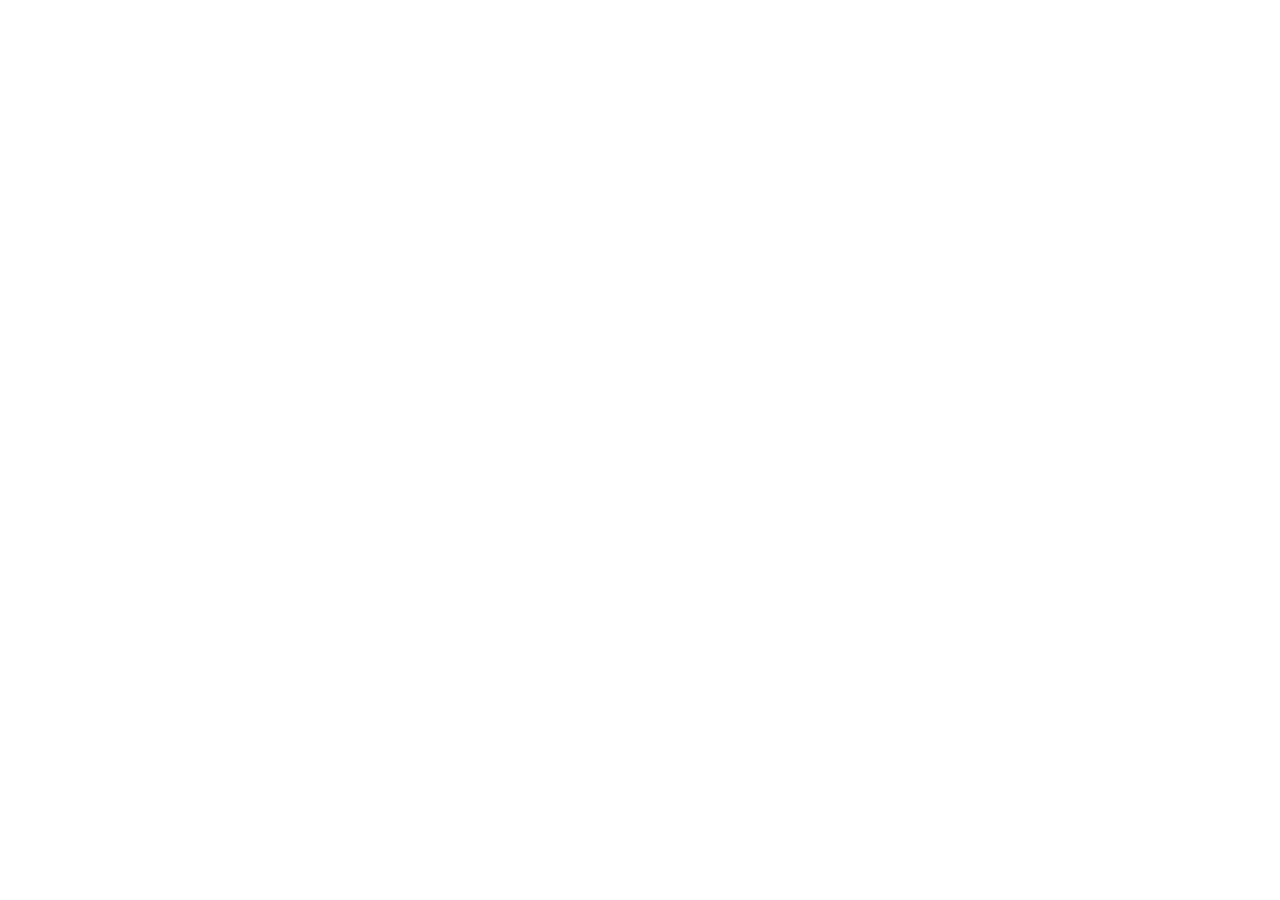
==== index.html @ e1b74453 "first real change tonight I add fonts, Icons and favicon. and I organized files too." ====
<!DOCTYPE html>
<html lang="en">

<head>
    <meta charset="UTF-8">
    <meta name="viewport" content="width=device-width, initial-scale=1.0">
    <title>Arshia Jadidi</title>
    <!-- ====== css file ====== -->
    <link rel="stylesheet" href="./style.css">
    <!-- ===== bootstrap Icons ====== -->
    <link rel="stylesheet" href="./css/Bootstrap-Icons.css">
    <!-- ====== Favicon ===== -->
    <link rel="apple-touch-icon" sizes="180x180" href="./favicon/apple-touch-icon.png">
    <link rel="icon" type="image/png" sizes="32x32" href="./favicon/favicon-32x32.png">
    <link rel="icon" type="image/png" sizes="16x16" href="./favicon/favicon-16x16.png">
    <link rel="manifest" href="./favicon/site.webmanifest">
</head>

<body>
    <!-- ===== JavaScript ===== -->
    <script src="./app.js"></script>

</body>

</html>
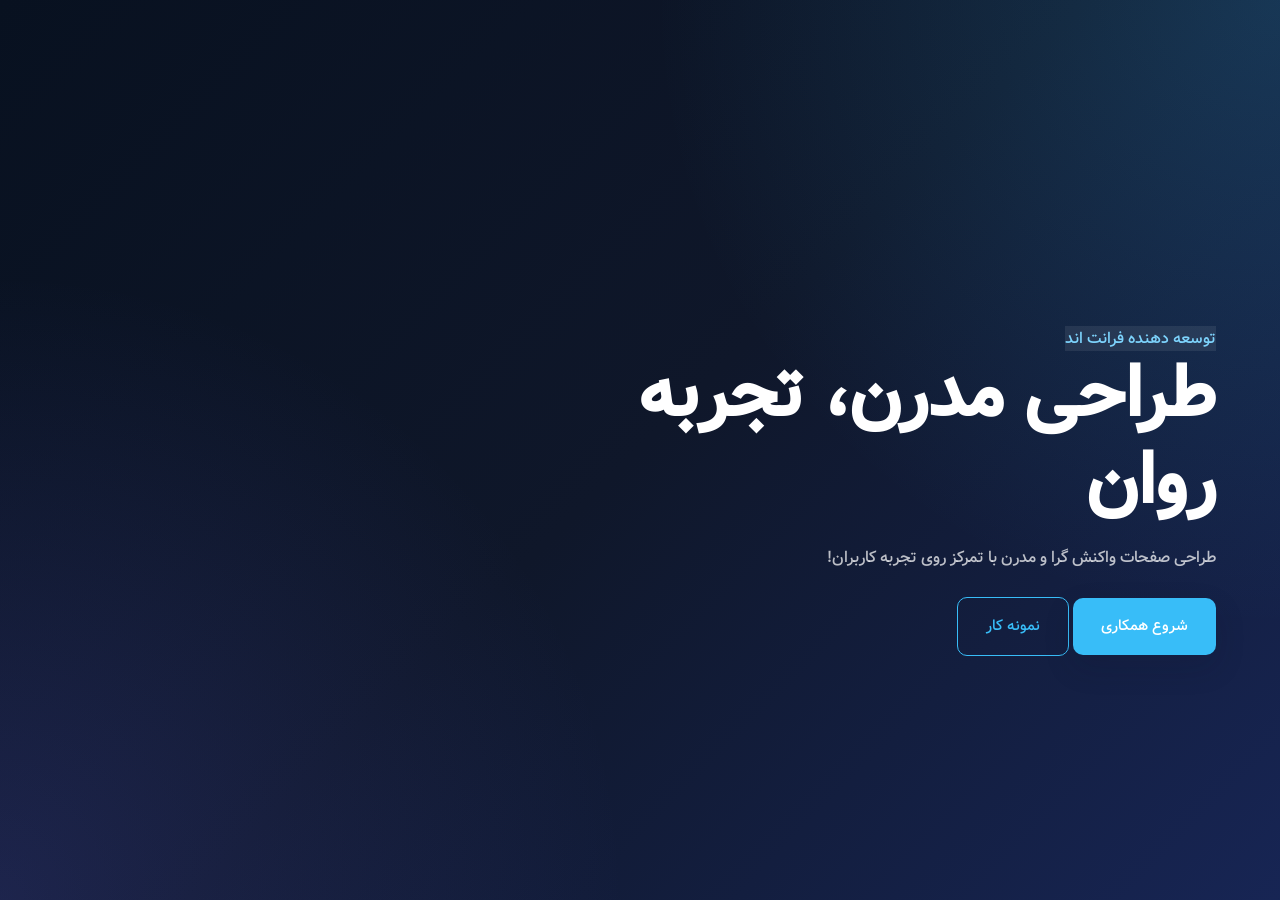
==== commit 03472392: "hero I have created the hero part in html and css." ====
--- a/index.html
+++ b/index.html
@@ -1,12 +1,12 @@
 <!DOCTYPE html>
-<html lang="en">
+<html lang="fa" dir="rtl">
 
 <head>
     <meta charset="UTF-8">
     <meta name="viewport" content="width=device-width, initial-scale=1.0">
     <title>Arshia Jadidi</title>
     <!-- ====== css file ====== -->
-    <link rel="stylesheet" href="./style.css">
+    <link rel="stylesheet" href="./css/style.css">
     <!-- ===== bootstrap Icons ====== -->
     <link rel="stylesheet" href="./css/Bootstrap-Icons.css">
     <!-- ====== Favicon ===== -->
@@ -20,6 +20,27 @@
     <!-- ===== JavaScript ===== -->
     <script src="./app.js"></script>
 
+    <!-- =============
+     Hero
+     ============= -->
+
+    <header class="hero">
+        <section class="section-center hero-center">
+            <div class="hero-info">
+
+                <span class="hero-subtitle">توسعه دهنده فرانت اند</span>
+
+                <h1>طراحی مدرن، تجربه روان</h1>
+
+                <p>طراحی صفحات واکنش گرا و مدرن با تمرکز روی تجربه کاربران!</p>
+
+                <div class="hero-btns">
+                    <a href="#" class="btn btn-main">شروع همکاری</a>
+                    <a href="#" class="btn btn-outline">نمونه کار</a>
+                </div>
+            </div>
+        </section>
+    </header>
 </body>
 
 </html>
--- a/css/style.css
+++ b/css/style.css
@@ -0,0 +1,201 @@
+/* font */
+* {
+  padding: 0px;
+  margin: 0px;
+  box-sizing: border-box;
+}
+
+@font-face {
+  font-family: "vazir";
+  src:
+    url("../fonts/font/Farsi-Digits-Without-Latin/Vazir-Medium-FD-WOL.eot")
+      format(eot),
+    url("../fonts/font/Farsi-Digits-Without-Latin/Vazir-Medium-FD-WOL.woff")
+      format(woff),
+    url("../fonts/font/Farsi-Digits-Without-Latin/Vazir-Medium-FD-WOL.woff2")
+      format(woff2);
+}
+
+/*====================
+  ROOT
+  ====================*/
+
+:root {
+  /* primary */
+
+  --clr-primary-1: #0f172a;
+  --clr-primary-2: #1e293b;
+  --clr-primary-3: #334155;
+  --clr-primary-4: #475569;
+  --clr-primary-5: #64748b;
+  --clr-primary-6: #e2e8f0;
+
+  /* accent */
+
+  --clr-accent: #38bdf8;
+  --clr-accent-light: #7dd3fc;
+  --clr-accent-dark: #0ea5e9;
+
+  /* text */
+  --clr-grey-1: #0f172a;
+  --clr-grey-2: #475569;
+  --clr-grey-3: #cbd5e1;
+
+  --clr-white: #ffffff;
+
+  /* layout */
+
+  --ff-primary: "vazir", sans-serif;
+
+  --radius: 18px;
+
+  --radius-sm: 10px;
+
+  --transition: 0.35s ease;
+
+  --light-shadow: 0 12px 30px rgba(15, 23, 42, 0.144);
+
+  --dark-shadow: 0 18px 45px rgba(0, 0, 0, 0.15);
+
+  --max-width: 1180px;
+}
+/* =============
+Global
+================ */
+body {
+  font-family: var(--ff-primary);
+  color: var(--clr-grey-1);
+  line-height: 1.9;
+  font-size: 0.95rem;
+}
+
+ul {
+  list-style: none;
+}
+
+a {
+  text-decoration: none;
+}
+
+h1,
+h2,
+h3,
+h4 {
+  line-height: 1.2;
+  margin-bottom: 1rem;
+  font-weight: 700;
+}
+
+h1 {
+  font-size: 3.5rem;
+}
+
+h2 {
+  font-size: 2.4rem;
+}
+
+h3 {
+  font-size: 1.5rem;
+}
+
+h4 {
+  font-size: 1rem;
+}
+
+p {
+  color: var(--clr-grey-2);
+  margin-bottom: 1.5rem;
+}
+
+@media screen and (min-width: 768px) {
+  body {
+    font-size: 1rem;
+  }
+  h1 {
+    font-size: 4.5rem;
+  }
+}
+
+/* center */
+
+.section-center {
+  width: 90vw;
+  max-width: var(--max-width);
+  margin: auto;
+}
+
+/* ========
+button
+========n */
+.btn {
+  display: inline-block;
+  padding: 14px 28px;
+  border: none;
+  border-radius: var(--radius-sm);
+  font-size: 0.95rem;
+  cursor: pointer;
+  transition: var(--transition);
+}
+
+.btn:hover {
+  transform: translateY(-3px);
+}
+
+.btn-main {
+  background-color: var(--clr-accent);
+  color: var(--clr-white);
+  box-shadow: var(--light-shadow);
+}
+
+.btn-main:hover {
+  background-color: var(--clr-accent-dark);
+}
+
+.btn-outline {
+  border: 1.5px solid var(--clr-accent);
+  background: transparent;
+  color: var(--clr-accent);
+}
+
+.btn-outline:hover {
+  background-color: rgba(56, 189, 248, 0.08);
+}
+
+/* ==========
+Hero
+=========== */
+
+.hero {
+  min-height: 100vh;
+  display: flex;
+  padding-top: 5rem;
+
+  background:
+    radial-gradient(
+      circle at top right,
+      rgba(56, 189, 248, 0.18),
+      transparent 40%
+    ),
+    radial-gradient(
+      circle at bottom left,
+      rgba(99, 102, 241, 0.18),
+      transparent 40%
+    ),
+    linear-gradient(135deg, #081120, #0f172a, #172554);
+}
+
+.hero-info {
+  max-width: 620px;
+}
+
+.hero h1 {
+  color: white;
+}
+.hero p {
+  color: rgba(255, 255, 255, 0.72);
+}
+
+.hero-subtitle {
+  background-color: rgba(255, 255, 255, 0.08);
+  color: var(--clr-accent-light);
+}
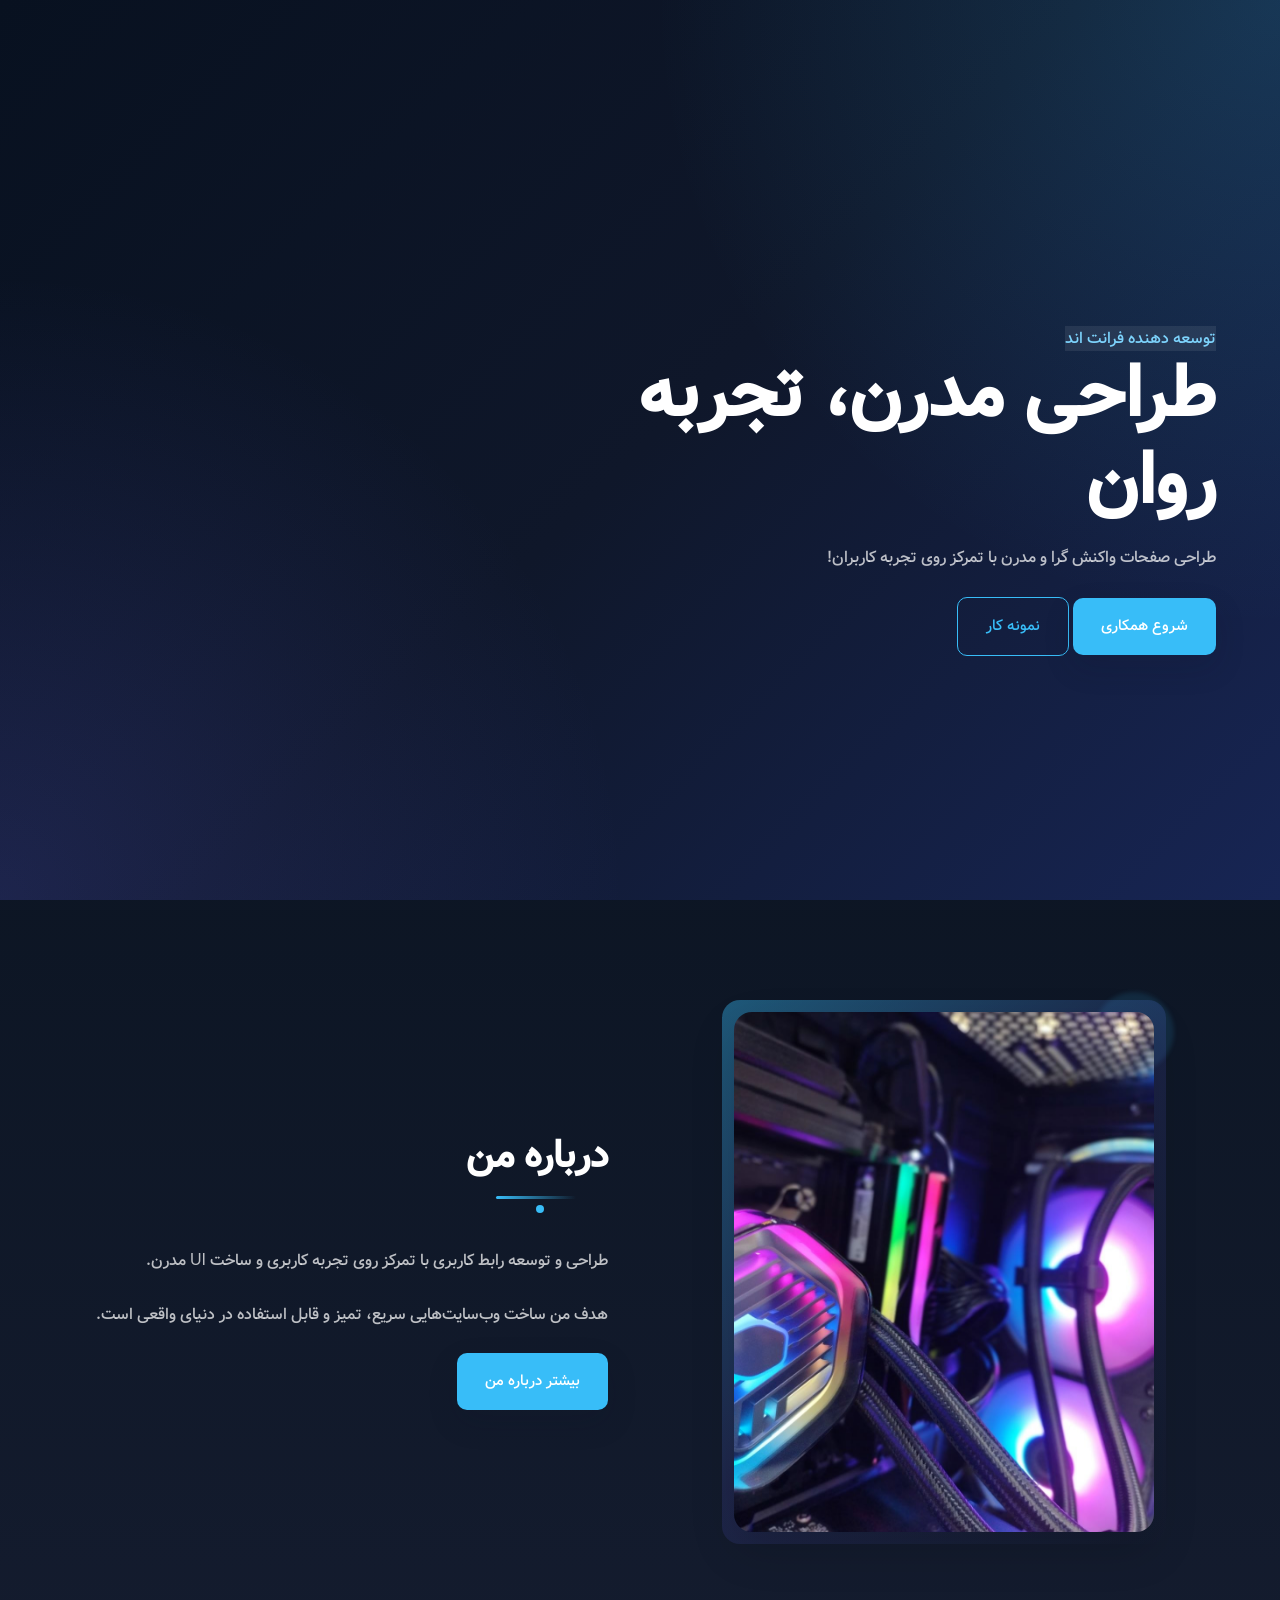
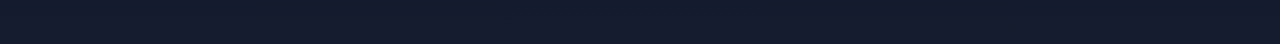
==== commit 2dd116ca: "about part today I made about part with a photo and some texts, I learned how to use positoins(absol" ====
--- a/index.html
+++ b/index.html
@@ -41,6 +41,31 @@
             </div>
         </section>
     </header>
+
+    <!-- =============
+     about
+     ============= -->
+
+     <section class="section about">
+        <div class="section-center about-center">
+            <article class="about-img">
+                <div class="img-wramper">
+                    <img src="./images/about-img.png" alt=""  class="about-photo">
+                    <div class="img-border"></div>
+                </div>
+            </article>
+            <article class="about-info">
+                <div class="about-title">
+                    <h2>درباره من</h2>
+                    <div class="title-line"></div>
+                    <div class="title-dot"></div>
+                </div>
+                <p>طراحی و توسعه رابط کاربری با تمرکز روی تجربه کاربری و ساخت UI مدرن.</p>
+                <p>هدف من ساخت وب‌سایت‌هایی سریع، تمیز و قابل استفاده در دنیای واقعی است.</p>
+                <a href="#" class="btn btn-main">بیشتر درباره من</a>
+            </article>
+        </div>
+     </section>
 </body>
 
 </html>
--- a/css/style.css
+++ b/css/style.css
@@ -116,6 +116,21 @@
   }
 }
 
+@media screen and (max-width: 500px) {
+  h1 {
+    font-size: 2.7rem;
+  }
+}
+
+img {
+  width: 100%;
+  display: block;
+  object-fit: cover;
+}
+
+.section {
+  padding: 7rem 0px 7rem 0px;
+}
 /* center */
 
 .section-center {
@@ -199,3 +214,103 @@
   background-color: rgba(255, 255, 255, 0.08);
   color: var(--clr-accent-light);
 }
+
+/* ==========
+About
+=========== */
+
+.about {
+  background: linear-gradient(
+    180deg,
+    rgba(8, 17, 32, 0.98),
+    rgba(15, 23, 42, 0.98)
+  );
+}
+
+.about h2 {
+  color: var(--clr-white);
+}
+.about-center {
+  display: grid;
+  gap: 4rem;
+}
+
+/* image */
+
+.img-wramper {
+  position: relative;
+  max-width: 420px;
+  margin: auto;
+}
+
+.about-photo {
+  height: 520px;
+  border-radius: var(--radius);
+  box-shadow: var(--dark-shadow);
+  position: relative;
+  z-index: 2;
+}
+
+.img-border {
+  position: absolute;
+  inset: -12px;
+  border-radius: var(--radius); 
+  background: linear-gradient(
+        135deg,
+        rgba(56, 189, 248, 0.4),
+        rgba(99, 102, 241, 0.15),
+        transparent
+    );
+  z-index: 1;
+}
+
+.img-wramper::after{
+  content: "";
+  position: absolute;
+  width: 80px;
+  height: 80px;
+  border-radius: 50%;
+  background-color:  rgba(56, 191, 248, 0.123);
+  top: -20px;
+  right: -20px;
+  filter: blur(2px);
+}
+
+/* text */
+
+.about-title {
+  margin-bottom: 0.5rem;
+}
+
+.title-line{
+    width: 80px;
+    height: 3px;
+    background: linear-gradient(90deg, var(--clr-accent) , transparent);
+    border-radius: 10px;
+    margin-bottom: 6px;
+    margin-right: 2rem;
+}
+
+.title-dot{
+    width: 8px;
+    height: 8px;
+    border-radius: 50%;
+    background: var(--clr-accent);
+    margin-bottom: 2rem;
+    margin-right: 4rem;
+}
+
+ .about-info p{
+  color: rgba(255, 255, 255, 0.726);
+  line-height: 2;
+  margin-bottom: 1.4rem;
+ }
+
+ /* desktop */
+
+ @media (min-width: 992px){
+  .about-center {
+    grid-template-columns: 1fr 1fr;
+    align-items: center;
+  }
+ }
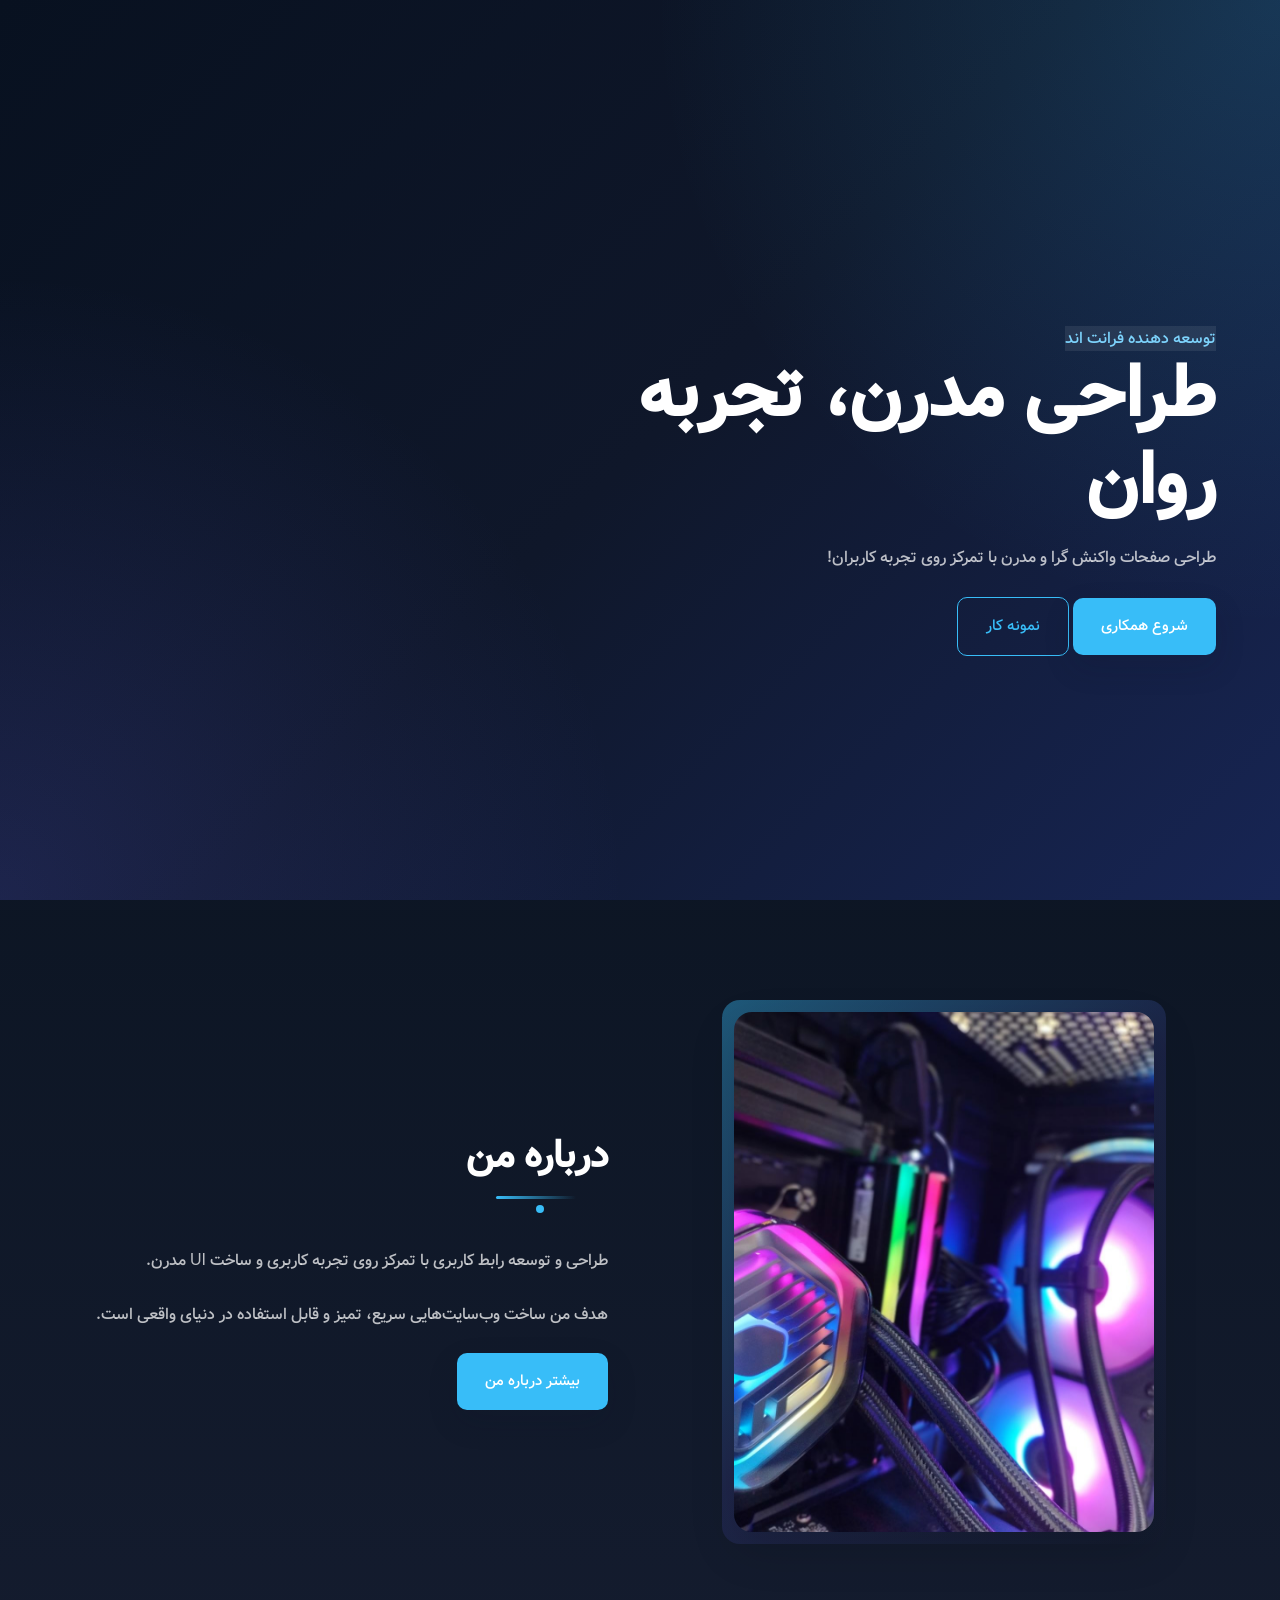
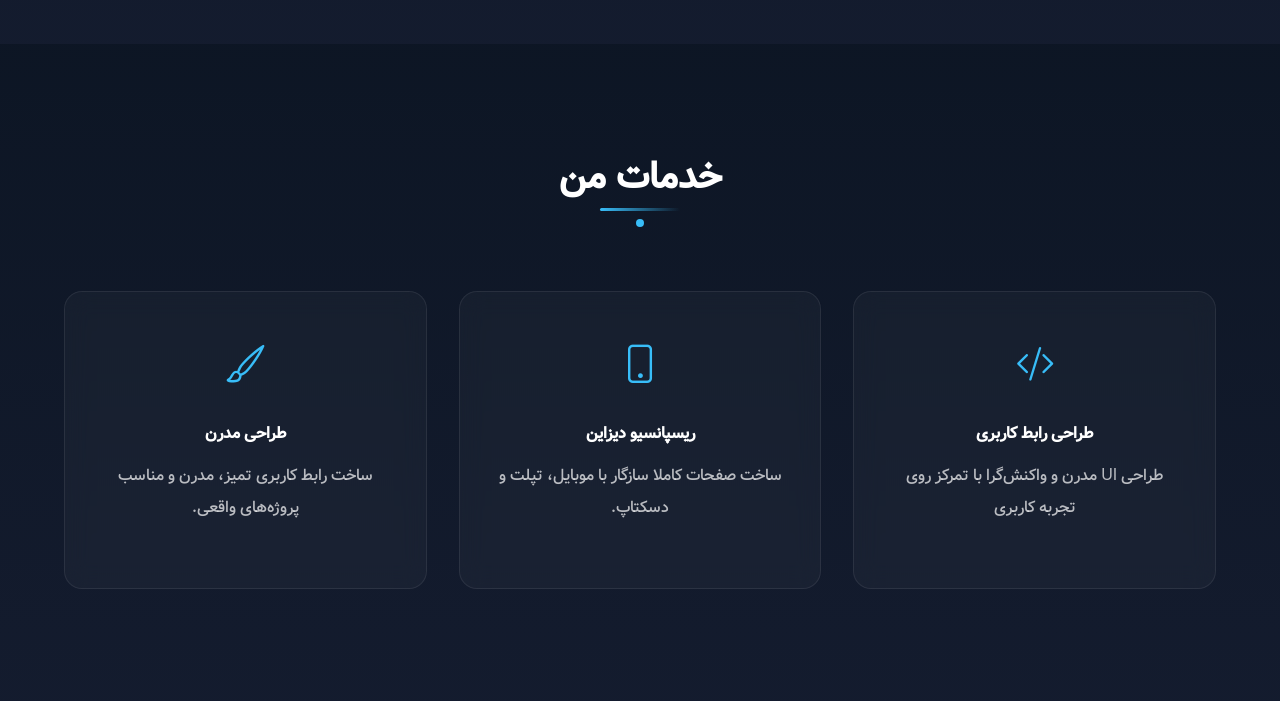
==== commit 0bd03d7d: "Service part in this commit, I made services part. and I learned a lot. like using global class and " ====
--- a/index.html
+++ b/index.html
@@ -1,71 +1,107 @@
-<!DOCTYPE html>
+<!doctype html>
 <html lang="fa" dir="rtl">
 
 <head>
-    <meta charset="UTF-8">
-    <meta name="viewport" content="width=device-width, initial-scale=1.0">
-    <title>Arshia Jadidi</title>
-    <!-- ====== css file ====== -->
-    <link rel="stylesheet" href="./css/style.css">
-    <!-- ===== bootstrap Icons ====== -->
-    <link rel="stylesheet" href="./css/Bootstrap-Icons.css">
-    <!-- ====== Favicon ===== -->
-    <link rel="apple-touch-icon" sizes="180x180" href="./favicon/apple-touch-icon.png">
-    <link rel="icon" type="image/png" sizes="32x32" href="./favicon/favicon-32x32.png">
-    <link rel="icon" type="image/png" sizes="16x16" href="./favicon/favicon-16x16.png">
-    <link rel="manifest" href="./favicon/site.webmanifest">
+  <meta charset="UTF-8" />
+  <meta name="viewport" content="width=device-width, initial-scale=1.0" />
+  <title>Arshia Jadidi</title>
+  <!-- ====== css file ====== -->
+  <link rel="stylesheet" href="./css/style.css" />
+  <!-- ===== bootstrap Icons ====== -->
+  <link rel="stylesheet" href="./css/Bootstrap-Icons.css" />
+  <!-- ====== Favicon ===== -->
+  <link rel="apple-touch-icon" sizes="180x180" href="./favicon/apple-touch-icon.png" />
+  <link rel="icon" type="image/png" sizes="32x32" href="./favicon/favicon-32x32.png" />
+  <link rel="icon" type="image/png" sizes="16x16" href="./favicon/favicon-16x16.png" />
+  <link rel="manifest" href="./favicon/site.webmanifest" />
 </head>
 
 <body>
-    <!-- ===== JavaScript ===== -->
-    <script src="./app.js"></script>
+  <!-- ===== JavaScript ===== -->
+  <script src="./app.js"></script>
 
-    <!-- =============
+  <!-- =============
      Hero
      ============= -->
 
-    <header class="hero">
-        <section class="section-center hero-center">
-            <div class="hero-info">
+  <header class="hero">
+    <section class="section-center hero-center">
+      <div class="hero-info">
+        <span class="hero-subtitle">توسعه دهنده فرانت اند</span>
 
-                <span class="hero-subtitle">توسعه دهنده فرانت اند</span>
+        <h1>طراحی مدرن، تجربه روان</h1>
 
-                <h1>طراحی مدرن، تجربه روان</h1>
+        <p>طراحی صفحات واکنش گرا و مدرن با تمرکز روی تجربه کاربران!</p>
 
-                <p>طراحی صفحات واکنش گرا و مدرن با تمرکز روی تجربه کاربران!</p>
+        <div class="hero-btns">
+          <a href="#" class="btn btn-main">شروع همکاری</a>
+          <a href="#" class="btn btn-outline">نمونه کار</a>
+        </div>
+      </div>
+    </section>
+  </header>
 
-                <div class="hero-btns">
-                    <a href="#" class="btn btn-main">شروع همکاری</a>
-                    <a href="#" class="btn btn-outline">نمونه کار</a>
-                </div>
-            </div>
-        </section>
-    </header>
-
-    <!-- =============
+  <!-- =============
      about
      ============= -->
 
-     <section class="section about">
-        <div class="section-center about-center">
-            <article class="about-img">
-                <div class="img-wramper">
-                    <img src="./images/about-img.png" alt=""  class="about-photo">
-                    <div class="img-border"></div>
-                </div>
-            </article>
-            <article class="about-info">
-                <div class="about-title">
-                    <h2>درباره من</h2>
-                    <div class="title-line"></div>
-                    <div class="title-dot"></div>
-                </div>
-                <p>طراحی و توسعه رابط کاربری با تمرکز روی تجربه کاربری و ساخت UI مدرن.</p>
-                <p>هدف من ساخت وب‌سایت‌هایی سریع، تمیز و قابل استفاده در دنیای واقعی است.</p>
-                <a href="#" class="btn btn-main">بیشتر درباره من</a>
-            </article>
+  <section class="section about">
+    <div class="section-center about-center">
+      <article class="about-img">
+        <div class="img-wrapper">
+          <img src="./images/about-img.png" alt="" class="about-photo" />
+          <div class="img-border"></div>
         </div>
-     </section>
+      </article>
+      <article class="about-info">
+        <div class="about-title">
+          <h2>درباره من</h2>
+          <div class="title-about-line"></div>
+          <div class="title-about-dot"></div>
+        </div>
+        <p>
+          طراحی و توسعه رابط کاربری با تمرکز روی تجربه کاربری و ساخت UI مدرن.
+        </p>
+        <p>
+          هدف من ساخت وب‌سایت‌هایی سریع، تمیز و قابل استفاده در دنیای واقعی
+          است.
+        </p>
+        <a href="#" class="btn btn-main">بیشتر درباره من</a>
+      </article>
+    </div>
+  </section>
+
+  <!--============= 
+    service 
+    ================= -->
+
+  <section class="section service">
+    <div class="section-title">
+      <h2>خدمات من</h2>
+      <div class="title-line"></div>
+      <div class="title-dot"></div>
+    </div>
+
+    <div class="section-center service-center">
+      <article class="service-card">
+        <div class="service-icon"><i class="bi bi-code-slash"></i></div>
+        <h4>طراحی رابط کاربری</h4>
+        <p>طراحی UI مدرن و واکنش‌گرا با تمرکز روی تجربه کاربری</p>
+      </article>
+
+      <article class="service-card">
+        <div class="service-icon"><i class="bi bi-phone"></i></div>
+        <h4>ریسپانسیو دیزاین</h4>
+        <p>ساخت صفحات کاملا سازگار با موبایل، تپلت و دسکتاپ.</p>
+      </article>
+
+      <article class="service-card">
+        <div class="service-icon"><i class="bi bi-brush"></i></div>
+        <h4>طراحی مدرن</h4>
+        <p>ساخت رابط کاربری تمیز، مدرن و مناسب پروژه‌های واقعی.</p>
+      </article>
+    </div>
+  </section>
 </body>
 
 </html>
--- a/css/style.css
+++ b/css/style.css
@@ -128,9 +128,39 @@
   object-fit: cover;
 }
 
+/* section */
+
 .section {
   padding: 7rem 0px 7rem 0px;
 }
+
+.section-title {
+  text-align: center;
+  margin-bottom: 4rem;
+}
+
+.section-title h2 {
+  color: white;
+  font-size: 2.3rem;
+  margin-bottom: 0rem;
+}
+
+.title-line {
+  width: 80px;
+  height: 3px;
+  background: linear-gradient(90deg, var(--clr-accent), transparent);
+  border-radius: 10px;
+  margin: 0.5rem auto;
+}
+
+.title-dot {
+  width: 8px;
+  height: 8px;
+  border-radius: 50%;
+  background: var(--clr-accent);
+  margin: 0.5rem auto;
+}
+
 /* center */
 
 .section-center {
@@ -237,7 +267,7 @@
 
 /* image */
 
-.img-wramper {
+.img-wrapper {
   position: relative;
   max-width: 420px;
   margin: auto;
@@ -254,23 +284,23 @@
 .img-border {
   position: absolute;
   inset: -12px;
-  border-radius: var(--radius); 
+  border-radius: var(--radius);
   background: linear-gradient(
-        135deg,
-        rgba(56, 189, 248, 0.4),
-        rgba(99, 102, 241, 0.15),
-        transparent
-    );
+    135deg,
+    rgba(56, 189, 248, 0.4),
+    rgba(99, 102, 241, 0.15),
+    transparent
+  );
   z-index: 1;
 }
 
-.img-wramper::after{
+.img-wramper::after {
   content: "";
   position: absolute;
   width: 80px;
   height: 80px;
   border-radius: 50%;
-  background-color:  rgba(56, 191, 248, 0.123);
+  background-color: rgba(56, 191, 248, 0.123);
   top: -20px;
   right: -20px;
   filter: blur(2px);
@@ -282,35 +312,121 @@
   margin-bottom: 0.5rem;
 }
 
-.title-line{
-    width: 80px;
-    height: 3px;
-    background: linear-gradient(90deg, var(--clr-accent) , transparent);
-    border-radius: 10px;
-    margin-bottom: 6px;
-    margin-right: 2rem;
-}
-
-.title-dot{
-    width: 8px;
-    height: 8px;
-    border-radius: 50%;
-    background: var(--clr-accent);
-    margin-bottom: 2rem;
-    margin-right: 4rem;
-}
-
- .about-info p{
+.title-about-line {
+  width: 80px;
+  height: 3px;
+  background: linear-gradient(90deg, var(--clr-accent), transparent);
+  border-radius: 10px;
+  margin-bottom: 6px;
+  margin-right: 2rem;
+}
+
+.title-about-dot {
+  width: 8px;
+  height: 8px;
+  border-radius: 50%;
+  background: var(--clr-accent);
+  margin-bottom: 2rem;
+  margin-right: 4rem;
+}
+
+.about-info p {
   color: rgba(255, 255, 255, 0.726);
   line-height: 2;
   margin-bottom: 1.4rem;
- }
-
- /* desktop */
-
- @media (min-width: 992px){
+}
+
+/* desktop */
+
+@media (min-width: 992px) {
   .about-center {
     grid-template-columns: 1fr 1fr;
     align-items: center;
   }
- }+}
+
+/* services */
+
+.service {
+  background: linear-gradient(
+    180deg,
+    rgba(8, 17, 32, 0.98),
+    rgba(15, 23, 42, 0.98)
+  );
+}
+
+.service-center {
+  display: grid;
+  gap: 2rem;
+}
+
+.service-card {
+  background: rgba(255, 255, 255, 0.03);
+  border: 1px solid rgba(255, 255, 255, 0.08);
+  backdrop-filter: blur(12px);
+  padding: 2.5rem 2rem;
+  border-radius: var(--radius);
+  text-align: center;
+  transition: var(--transition);
+  position: relative;
+  overflow: hidden;
+}
+
+.service-card:hover {
+  transform: translateY(-10px);
+  border-color: rgba(56, 189, 248, 0.25);
+}
+
+/* circle */
+
+.service-card::before {
+  content: "";
+  position: absolute;
+  width: 140px;
+  height: 140px;
+  background: rgba(56, 189, 248, 0.1);
+  top: -50px;
+  right: -50px;
+  border-radius: 50%;
+  filter: blur(12px);
+  opacity: 0;
+  transition: var(--transition);
+}
+
+.service-card:hover::before {
+  opacity: 1;
+}
+
+/* icon */
+
+.service-icon {
+  font-size: 2.4rem;
+  color: var(--clr-accent);
+  margin-bottom: 1.2rem;
+}
+
+/* texts */
+
+.service-card h4 {
+  color: #ffffff;
+  margin-bottom: 1rem;
+}
+
+.service-card p {
+  color: rgba(255, 255, 255, 0.7);
+  line-height: 2;
+}
+
+/* service responsive */
+
+@media (min-width: 768px) {
+  .service-center {
+    grid-template-columns: 1fr 1fr;
+  }
+}
+
+@media (min-width: 992px) {
+  .service-center {
+    grid-template-columns: repeat(3, 1fr);
+  }
+}
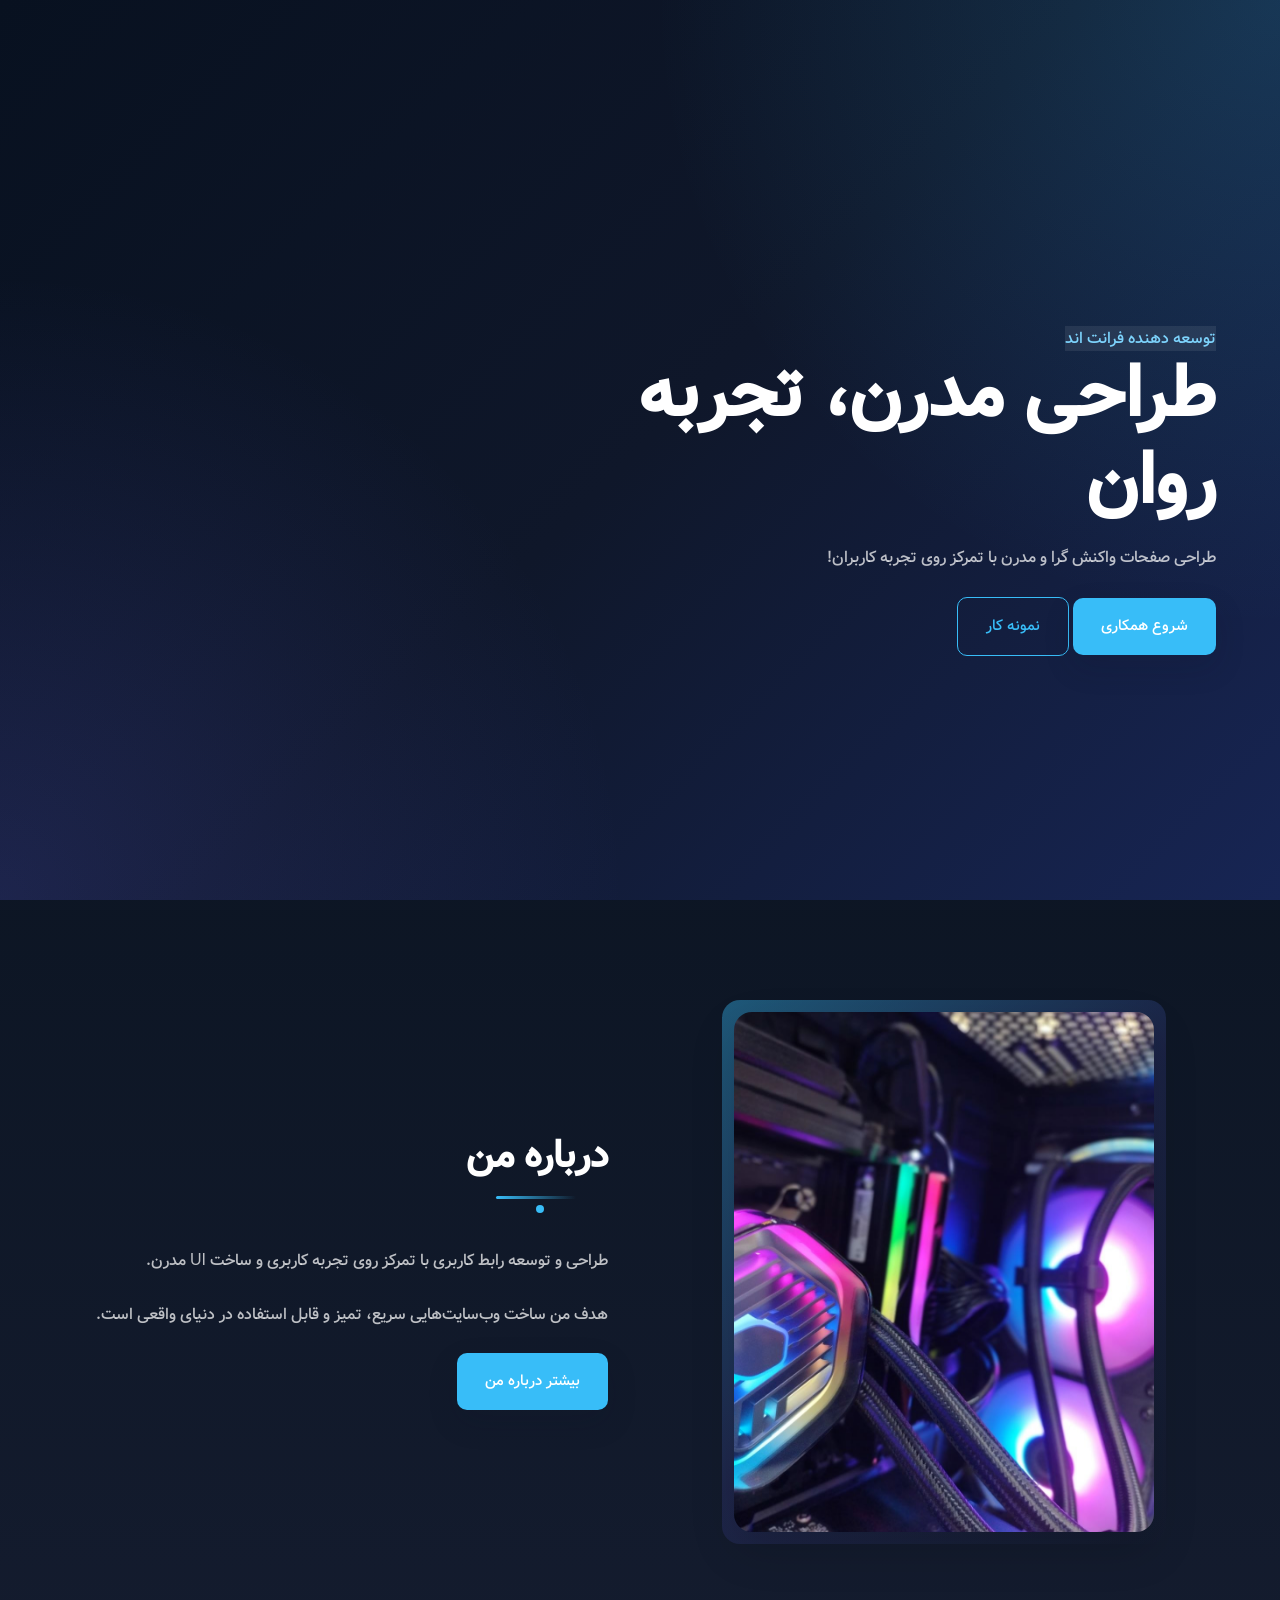
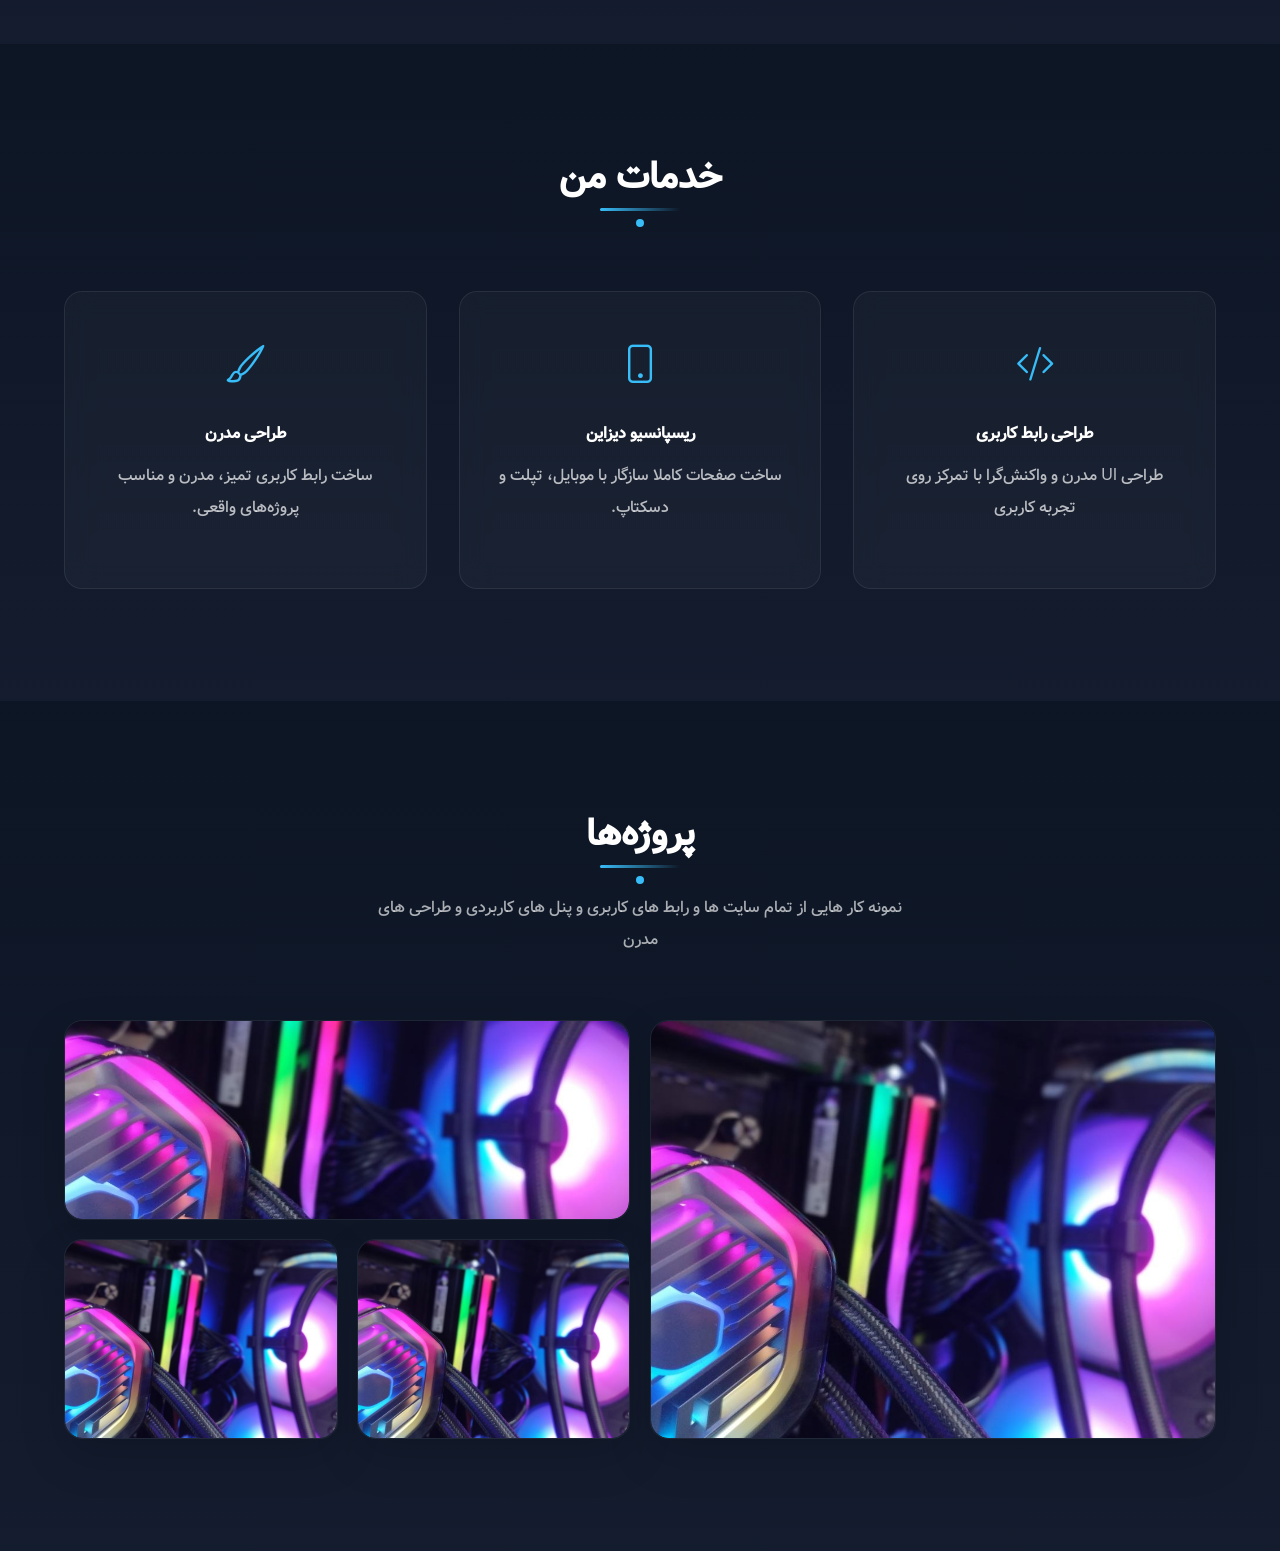
==== commit 14768354: "projects in this part I learned some hover method and I solved some css chalange" ====
--- a/index.html
+++ b/index.html
@@ -102,6 +102,59 @@
       </article>
     </div>
   </section>
+
+  <!--======== 
+  Projects 
+  =========-->
+
+  <section class="section projects">
+    <div class="section-title">
+      <h2>پروژه‌ها</h2>
+      <div class="title-line"></div>
+      <div class="title-dot"></div>
+      <p class="project-text">نمونه کار هایی از تمام سایت ها و رابط های کاربری و پنل های کاربردی و طراحی های مدرن</p>
+    </div>
+
+    <div class="section-center project-center">
+
+      <a href="#" class="project project-1">
+        <img src="./images/about-img.png" class="project-img" alt="project-img">
+
+        <div class="project-overlay">
+          <h4>UI Dashboard</h4>
+          <p>فرانت اند طراحی داشبورد</p>
+        </div>
+      </a>
+
+      <a href="#" class="project project-2">
+        <img src="./images/about-img.png" class="project-img" alt="project-img">
+
+        <div class="project-overlay">
+          <h4>Landing Page</h4>
+          <p>طراحی لندینگ مدرن</p>
+        </div>
+      </a>
+
+      <a href="#" class="project project-3">
+        <img src="./images/about-img.png" class="project-img" alt="project-img">
+
+        <div class="project-overlay">
+          <h4>E-commerce UI</h4>
+          <p>رابط فروشگاهی</p>
+        </div>
+      </a>
+
+      <a href="#" class="project project-4">
+        <img src="./images/about-img.png" class="project-img" alt="project-img">
+
+        <div class="project-overlay">
+          <h4>Portfolio</h4>
+          <p>سایت شخصی</p>
+        </div>
+
+      </a>
+    </div>
+  </section>
 </body>
 
 </html>
--- a/css/style.css
+++ b/css/style.css
@@ -430,3 +430,106 @@
     grid-template-columns: repeat(3, 1fr);
   }
 }
+
+/* ========
+Projects
+========= */
+
+.projects {
+  background: linear-gradient(
+    180deg,
+    rgba(8, 17, 32, 0.98),
+    rgba(15, 23, 42, 0.98)
+  );
+}
+
+.project-center {
+  display: grid;
+  gap: 1.2rem;
+}
+
+.project-text {
+  max-width: 600px;
+  margin: 0 auto;
+  padding: 0 20px;
+  color: rgba(255, 255, 255, 0.65);
+  line-height: 2;
+}
+
+.project {
+  position: relative;
+  height: 220px;
+  box-shadow: var(--dark-shadow);
+  border: 1px solid rgba(255, 255, 255, 0.06);
+  border-radius: var(--radius);
+  overflow: hidden;
+}
+
+.project-img {
+  height: 100%;
+  border-radius: var(--radius);
+  transition: var(--transition);
+}
+
+.project-overlay {
+  position: absolute;
+  inset: 0;
+  background: linear-gradient(180deg, transparent, rgba(8, 17, 32, 0.9));
+  display: flex;
+  flex-direction: column;
+  justify-content: flex-end;
+  padding: 1.5rem;
+  opacity: 0;
+  transition: var(--transition);
+}
+
+.project-overlay h4 {
+  color: white;
+  margin-bottom: 0.3rem;
+}
+
+.project-overlay p {
+  color: rgba(255, 255, 255, 0.7);
+  font-size: 0.9rem;
+}
+
+/* hover */
+
+.project:hover .project-img {
+  transform: scale(1.08);
+  filter: brightness(0.6);
+}
+
+.project:hover .project-overlay {
+  opacity: 1;
+}
+
+/* desktop layout */
+
+@media (min-width: 992px) {
+  .project-center {
+    grid-template-columns: repeat(4, 1fr);
+    grid-auto-rows: 200px;
+    grid-template-areas:
+      "project-1 project-1 project-2 project-2"
+      "project-1 project-1 project-3 project-4";
+  }
+  .project {
+    height: 100%;
+  }
+
+  /* project area */
+
+  .project-1 {
+    grid-area: project-1;
+  }
+  .project-2 {
+    grid-area: project-2;
+  }
+  .project-3 {
+    grid-area: project-3;
+  }
+  .project-4 {
+    grid-area: project-4;
+  }
+}
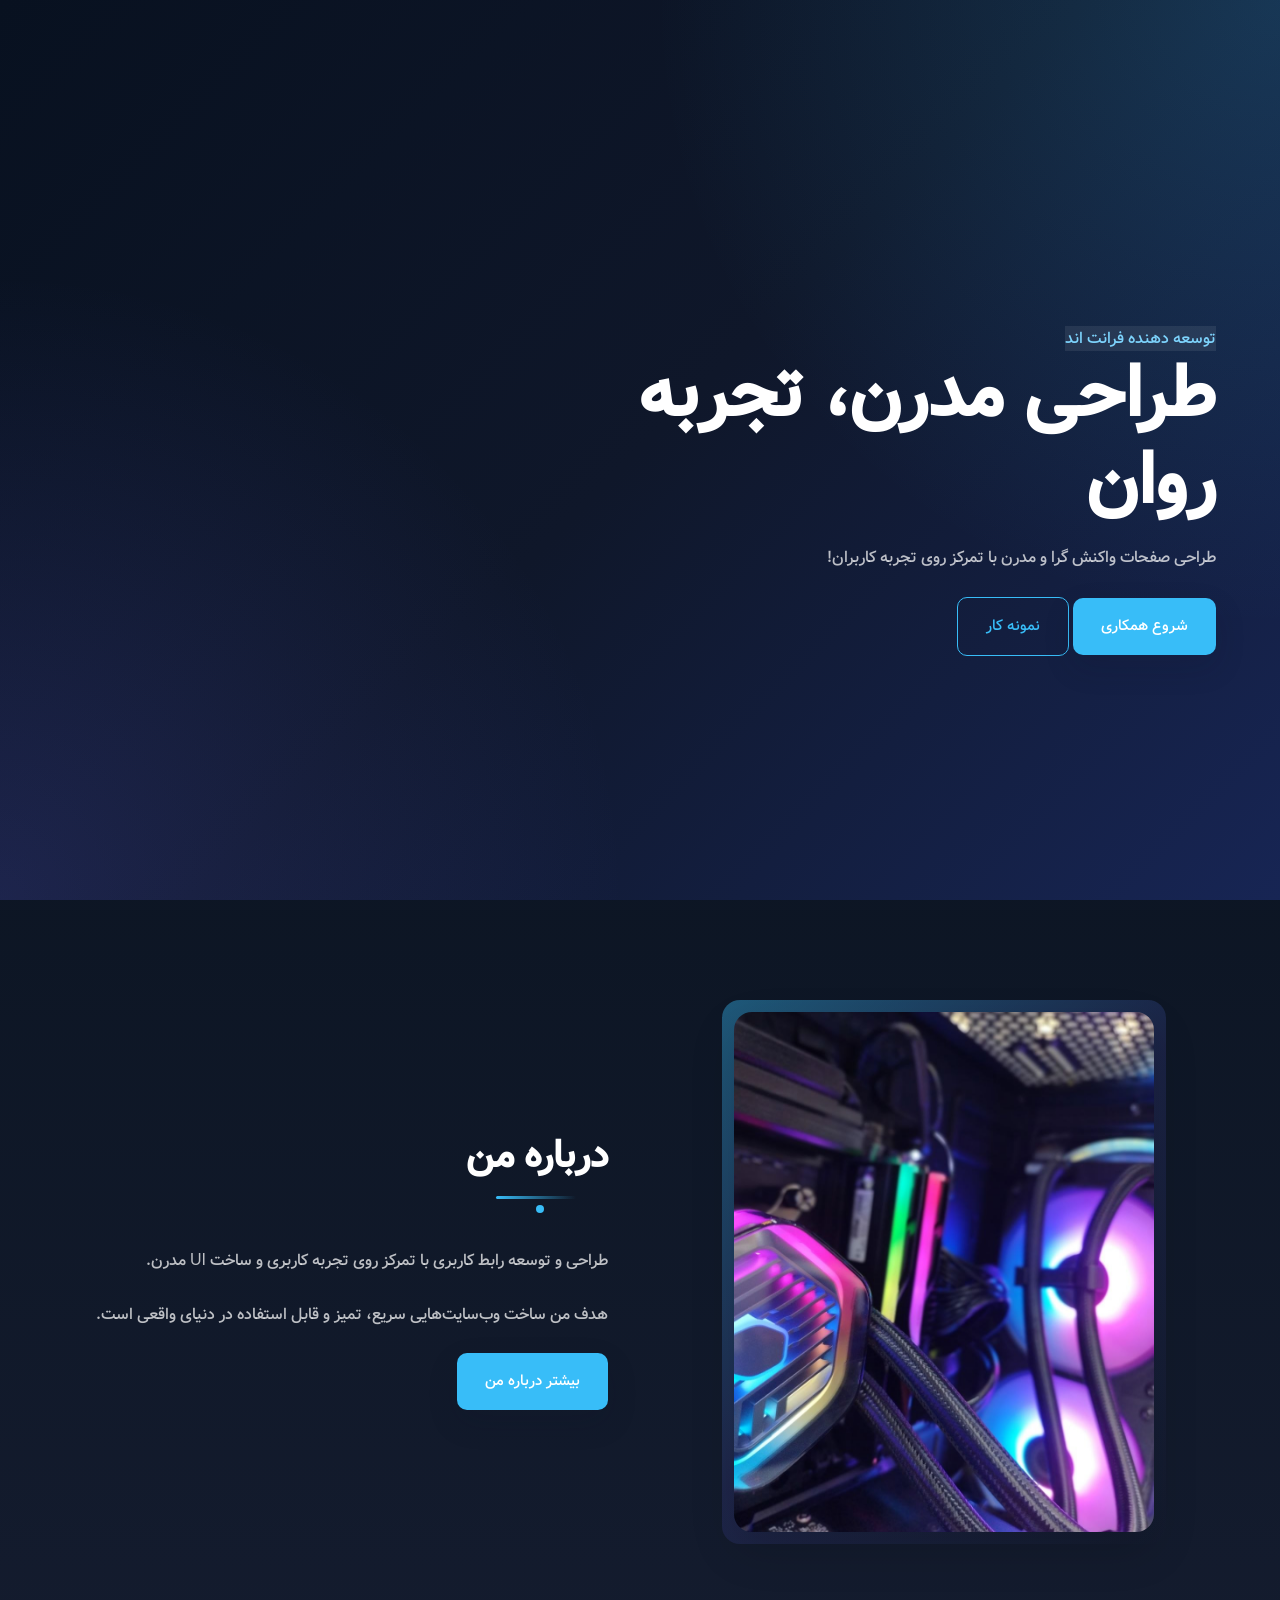
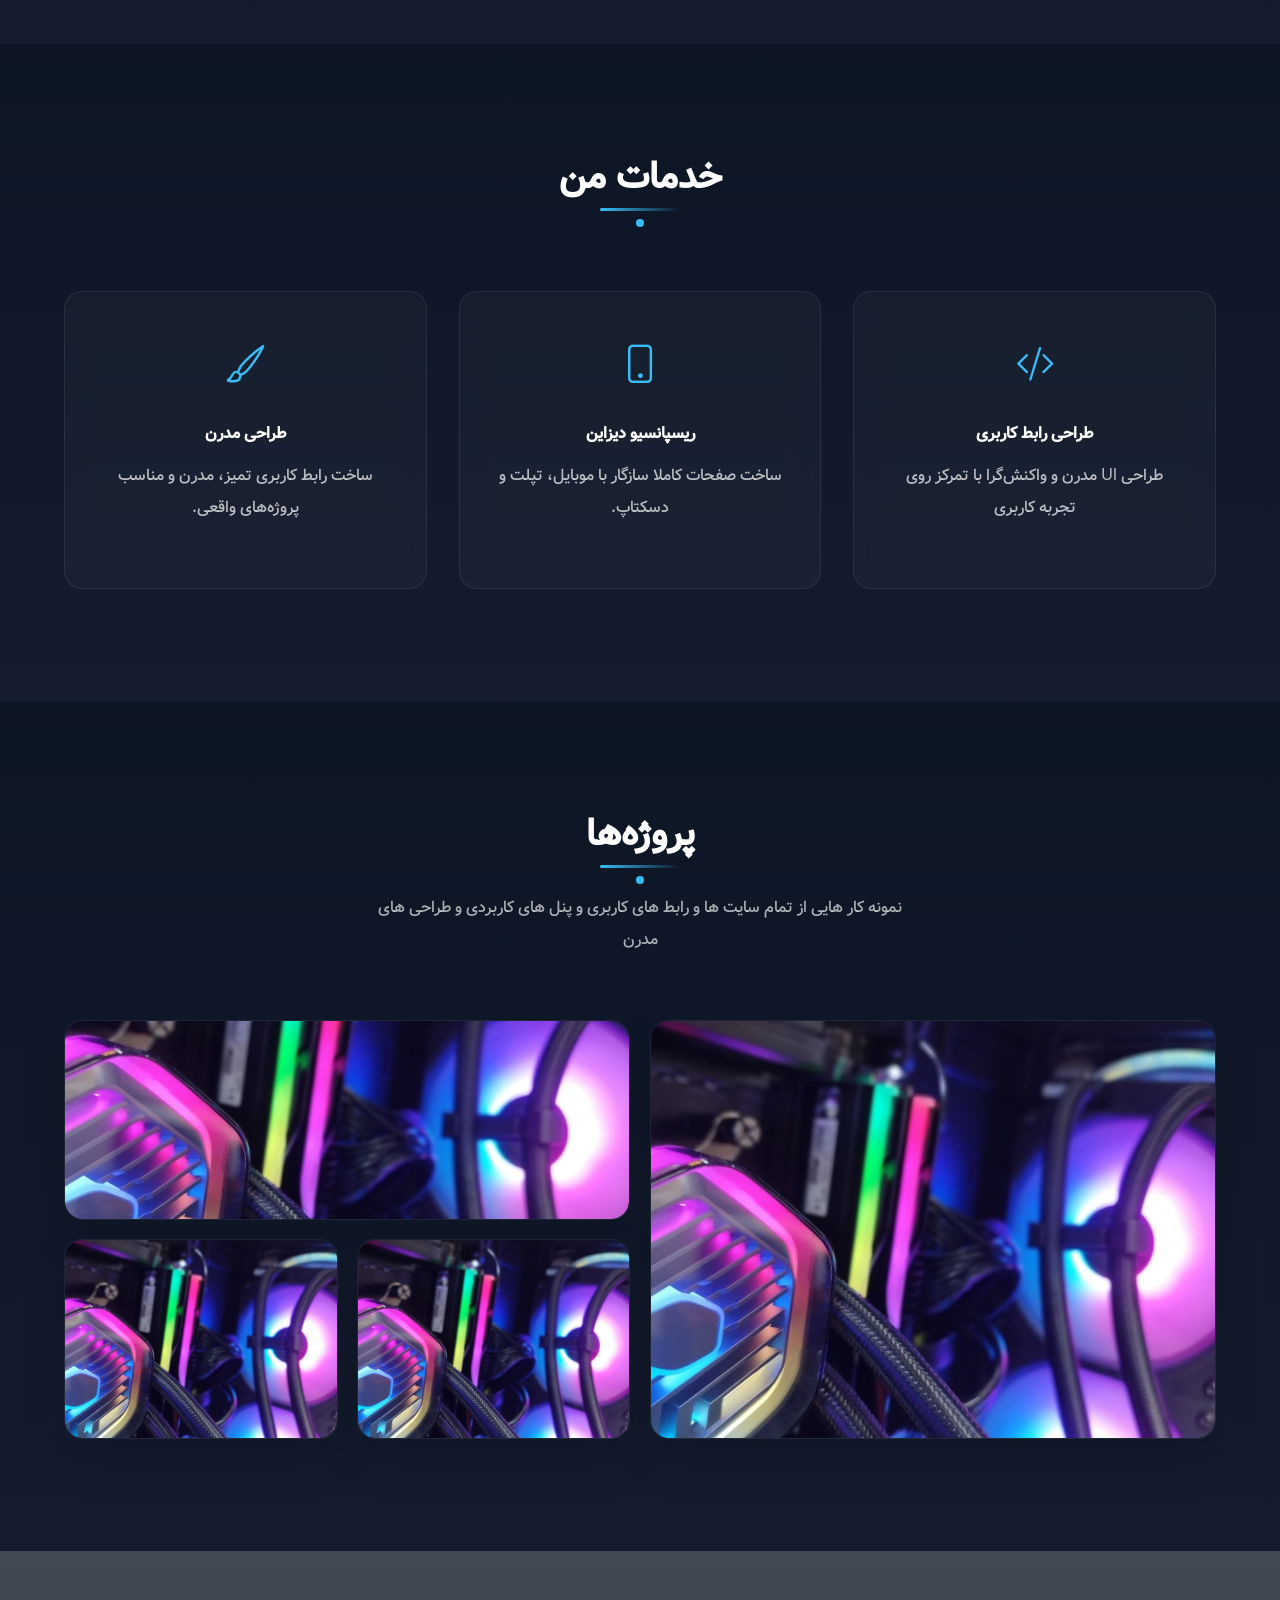
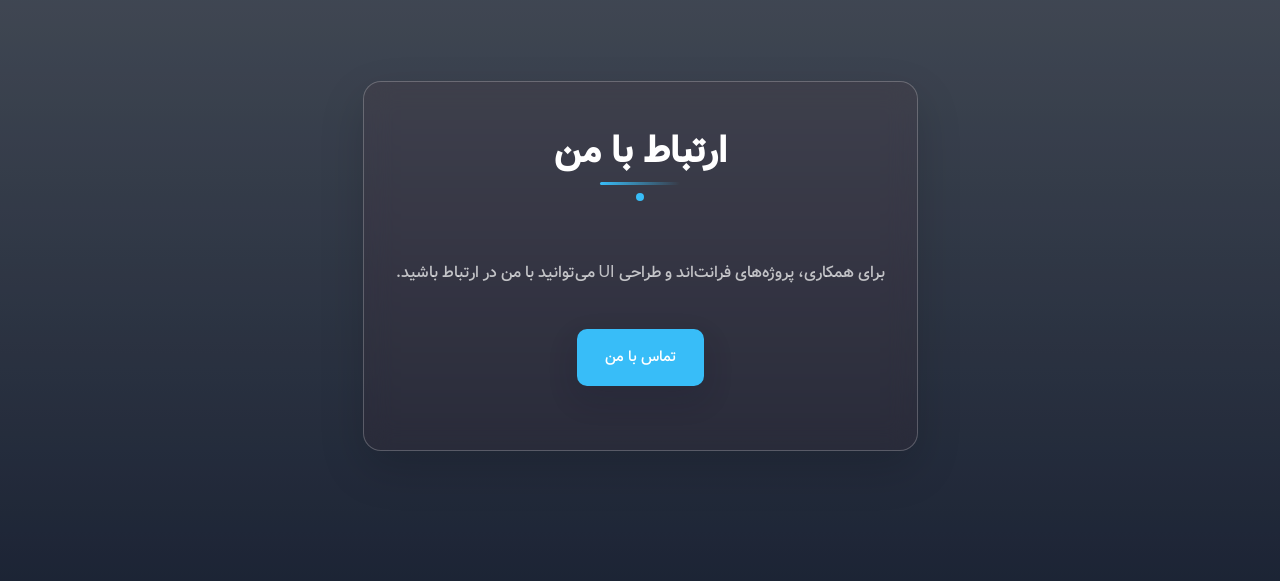
==== commit cdd828b5: "conntrct in this part I used a video as a background and I learned a graphic method named overlay." ====
--- a/index.html
+++ b/index.html
@@ -155,6 +155,29 @@
       </a>
     </div>
   </section>
+
+  <!--======== 
+  connect
+  =========-->
+    <section class="connect">
+      <video class="video-container" autoplay loop muted>
+        <source src="./video/connect.mp4" />
+        مرورگر شما ویدیو را پشتیبانی نمی کند
+      </video>
+
+      <div class="video-banner">
+        <div class="section-title">
+          <h2>ارتباط با من</h2>
+          <div class="title-line"></div>
+          <div class="title-dot"></div>
+          <p class="video-text">
+            برای همکاری، پروژه‌های فرانت‌اند و طراحی UI می‌توانید با من در
+            ارتباط باشید.
+          </p>
+          <a href="#" class="btn btn-main">تماس با من</a>
+        </div>
+      </div>
+    </section>
 </body>
 
 </html>
--- a/css/style.css
+++ b/css/style.css
@@ -533,3 +533,78 @@
     grid-area: project-4;
   }
 }
+
+/* ========
+connect
+========= */
+
+.connect {
+  min-height: 70vh;
+  padding: 8rem 0;
+  background: rgba(8, 17, 32, 0.2);
+  position: relative;
+  display: grid;
+  place-items: center;
+}
+
+.video-container {
+  position: absolute;
+  inset: 0;
+  width: 100%;
+  height: 100%;
+  object-fit: cover;
+  filter: brightness(0.4) contrast(1.1);
+  z-index: -2;
+  /* restored shape */
+
+  clip-path: polygon(50% 0%, 100% 10%, 100% 90%, 50% 100%, 0 90%, 0 10%);
+}
+
+
+
+/* overlay */
+
+.connect::before {
+  content: "";
+  position: absolute;
+  inset: 0;
+  background: linear-gradient(
+    180deg,
+    rgba(8, 17, 32, 0.7),
+    rgba(15, 23, 42, 0.92)
+  );
+  z-index: -1;
+}
+
+
+/* banner */
+
+
+.video-banner {
+  text-align: center;
+  max-width: 700px;
+  padding: 3rem 2rem;
+  margin: 0 1rem;
+  background: rgba(180, 39, 39, 0.04);
+  backdrop-filter: blur(14px);
+  border: 1px solid rgba(255, 255, 255, 0.226);
+  border-radius: var(--radius);
+  box-shadow: var(--dark-shadow);
+}
+
+/* text */
+
+.video-text {
+  max-width: 500px;
+  margin-top: 3.5rem;
+  color: rgba(255, 255, 255, 0.7);
+  line-height: 2;
+}
+
+.video-banner .btn {
+  margin: 1rem 0;
+}
+
+.video-banner .section-title {
+  margin-bottom: 0;
+}
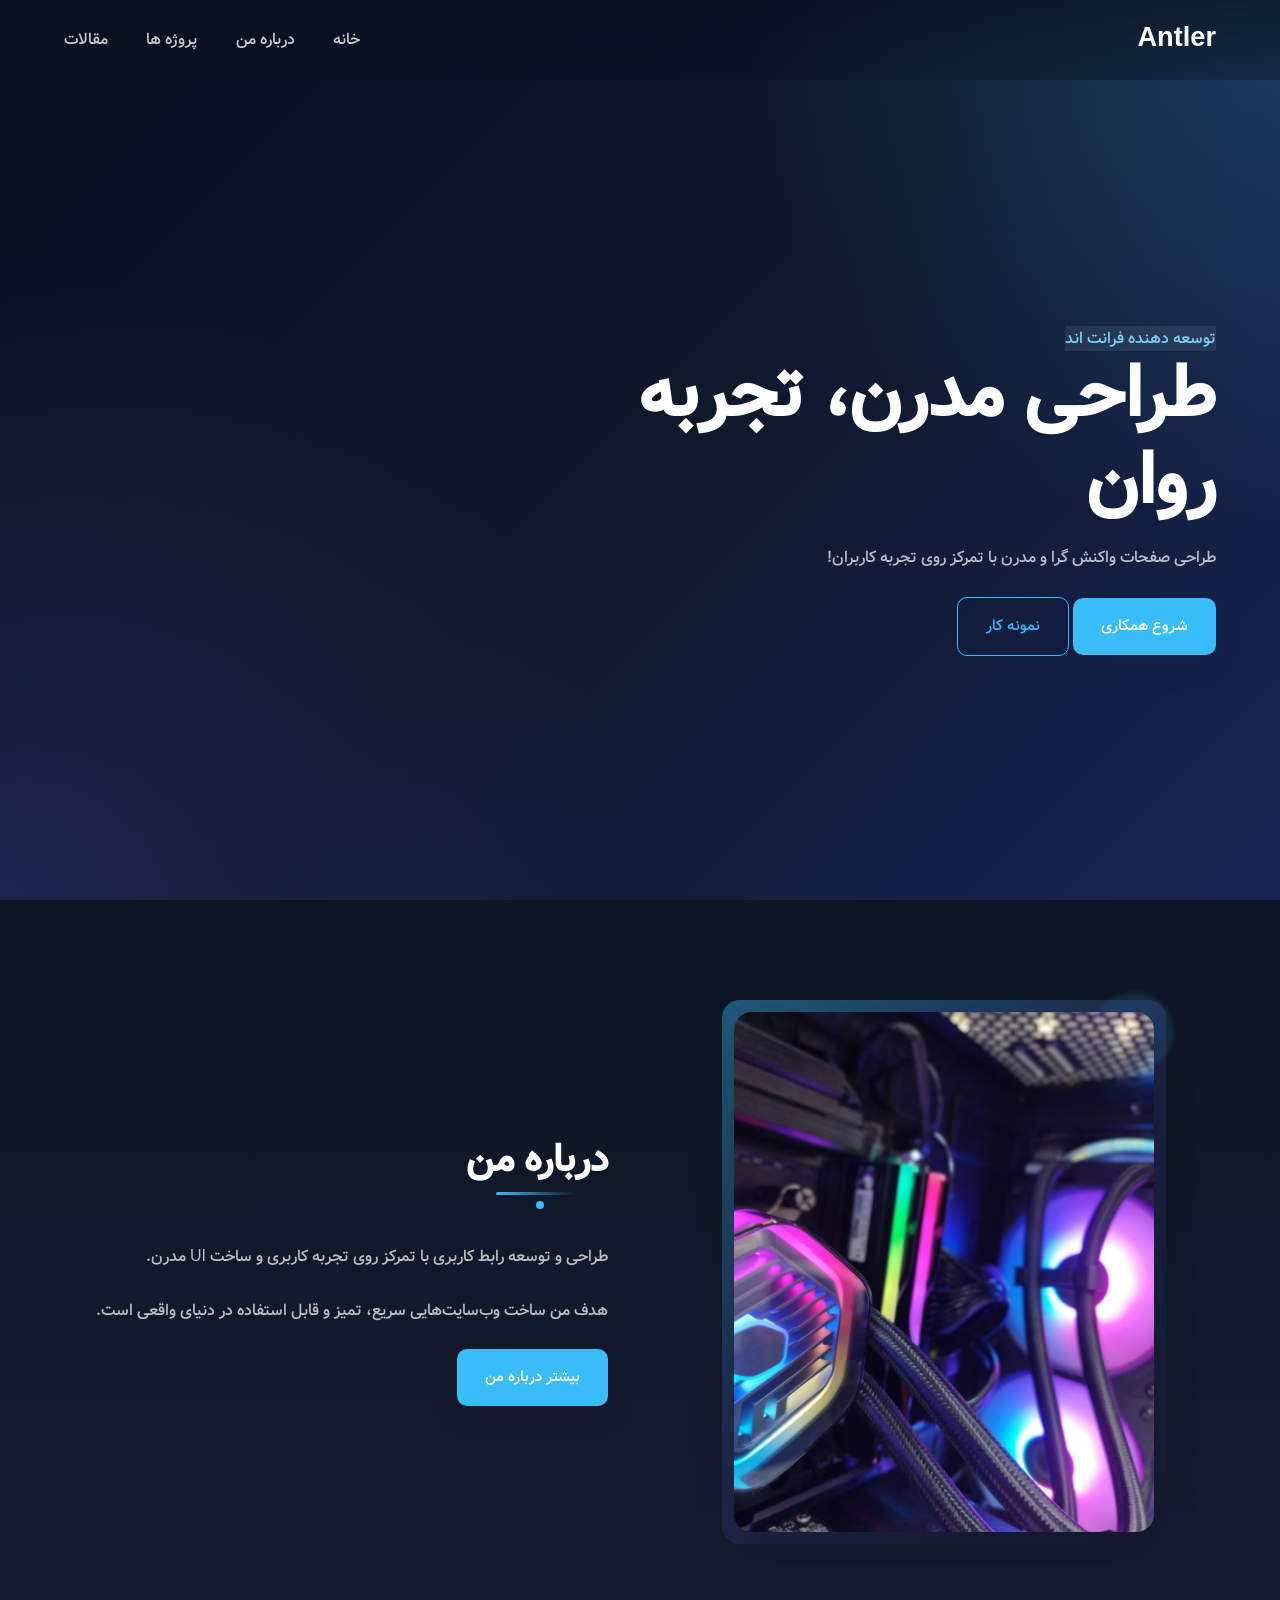
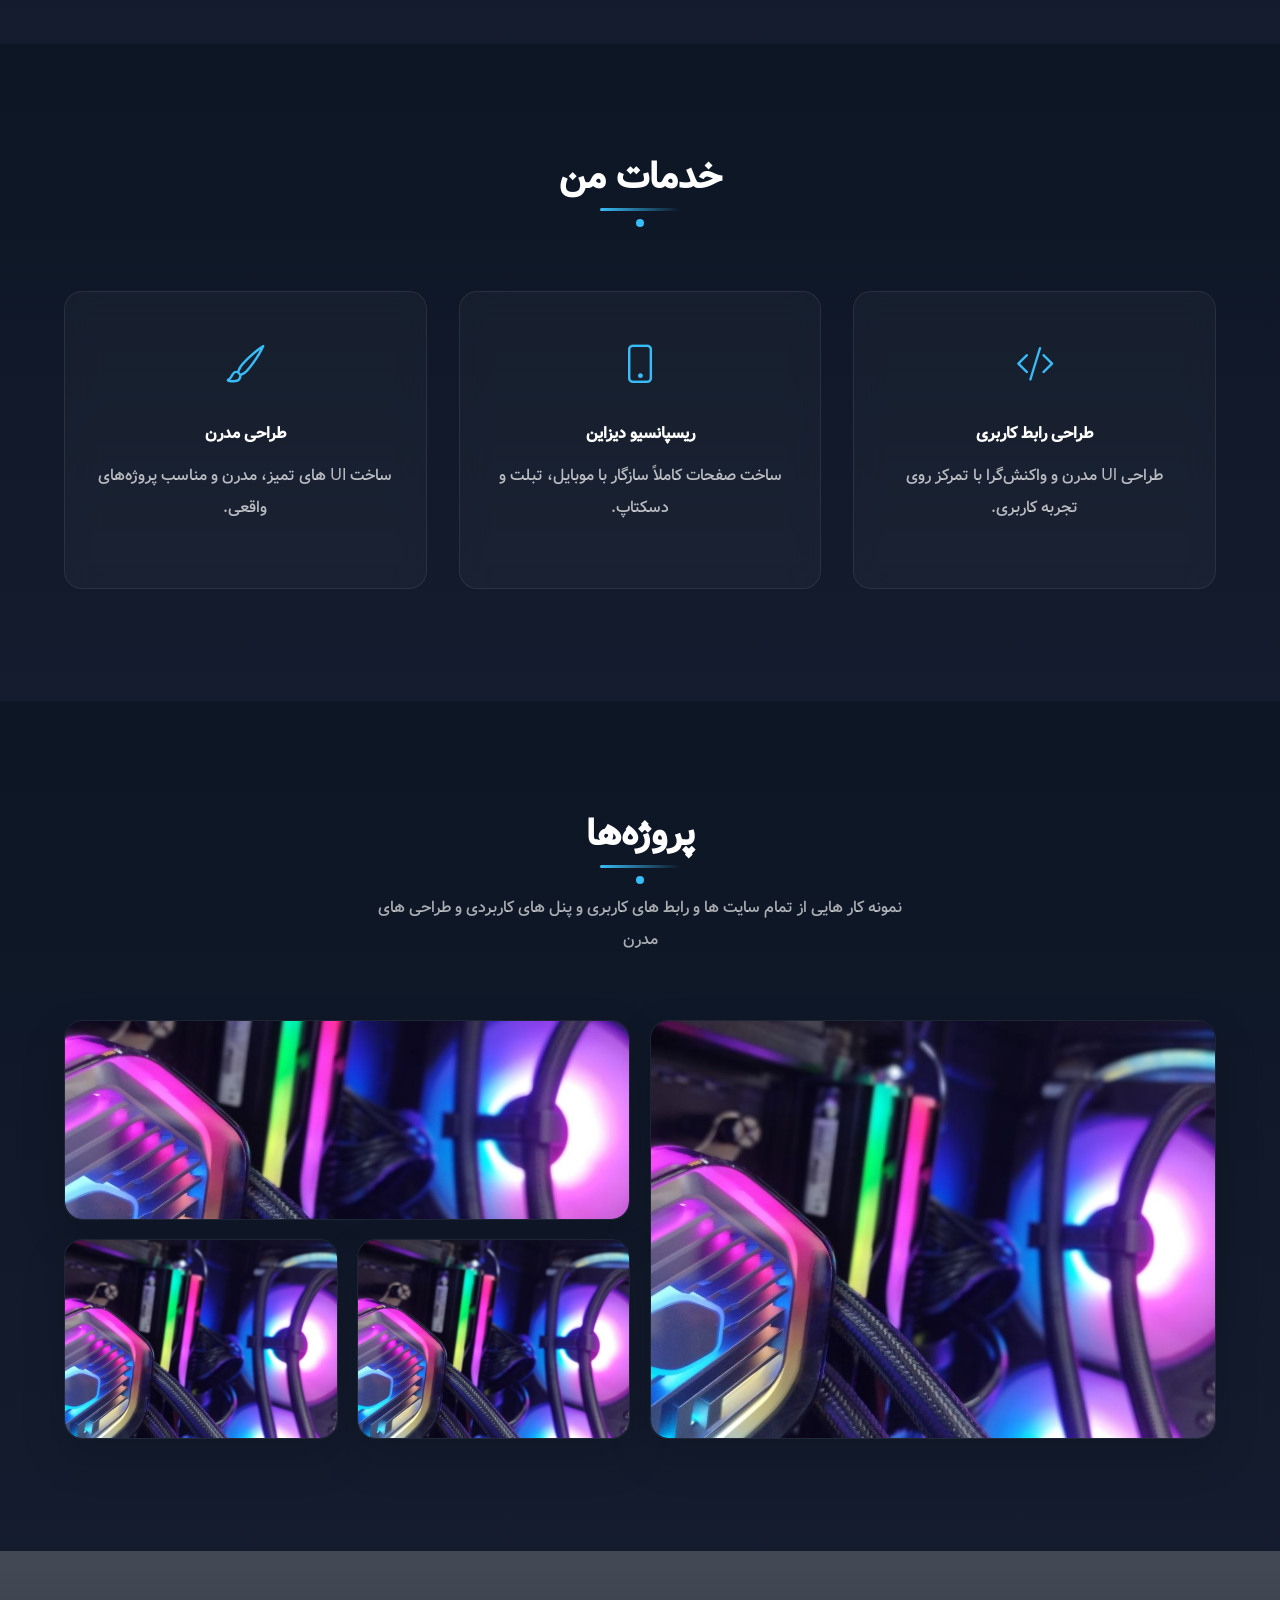
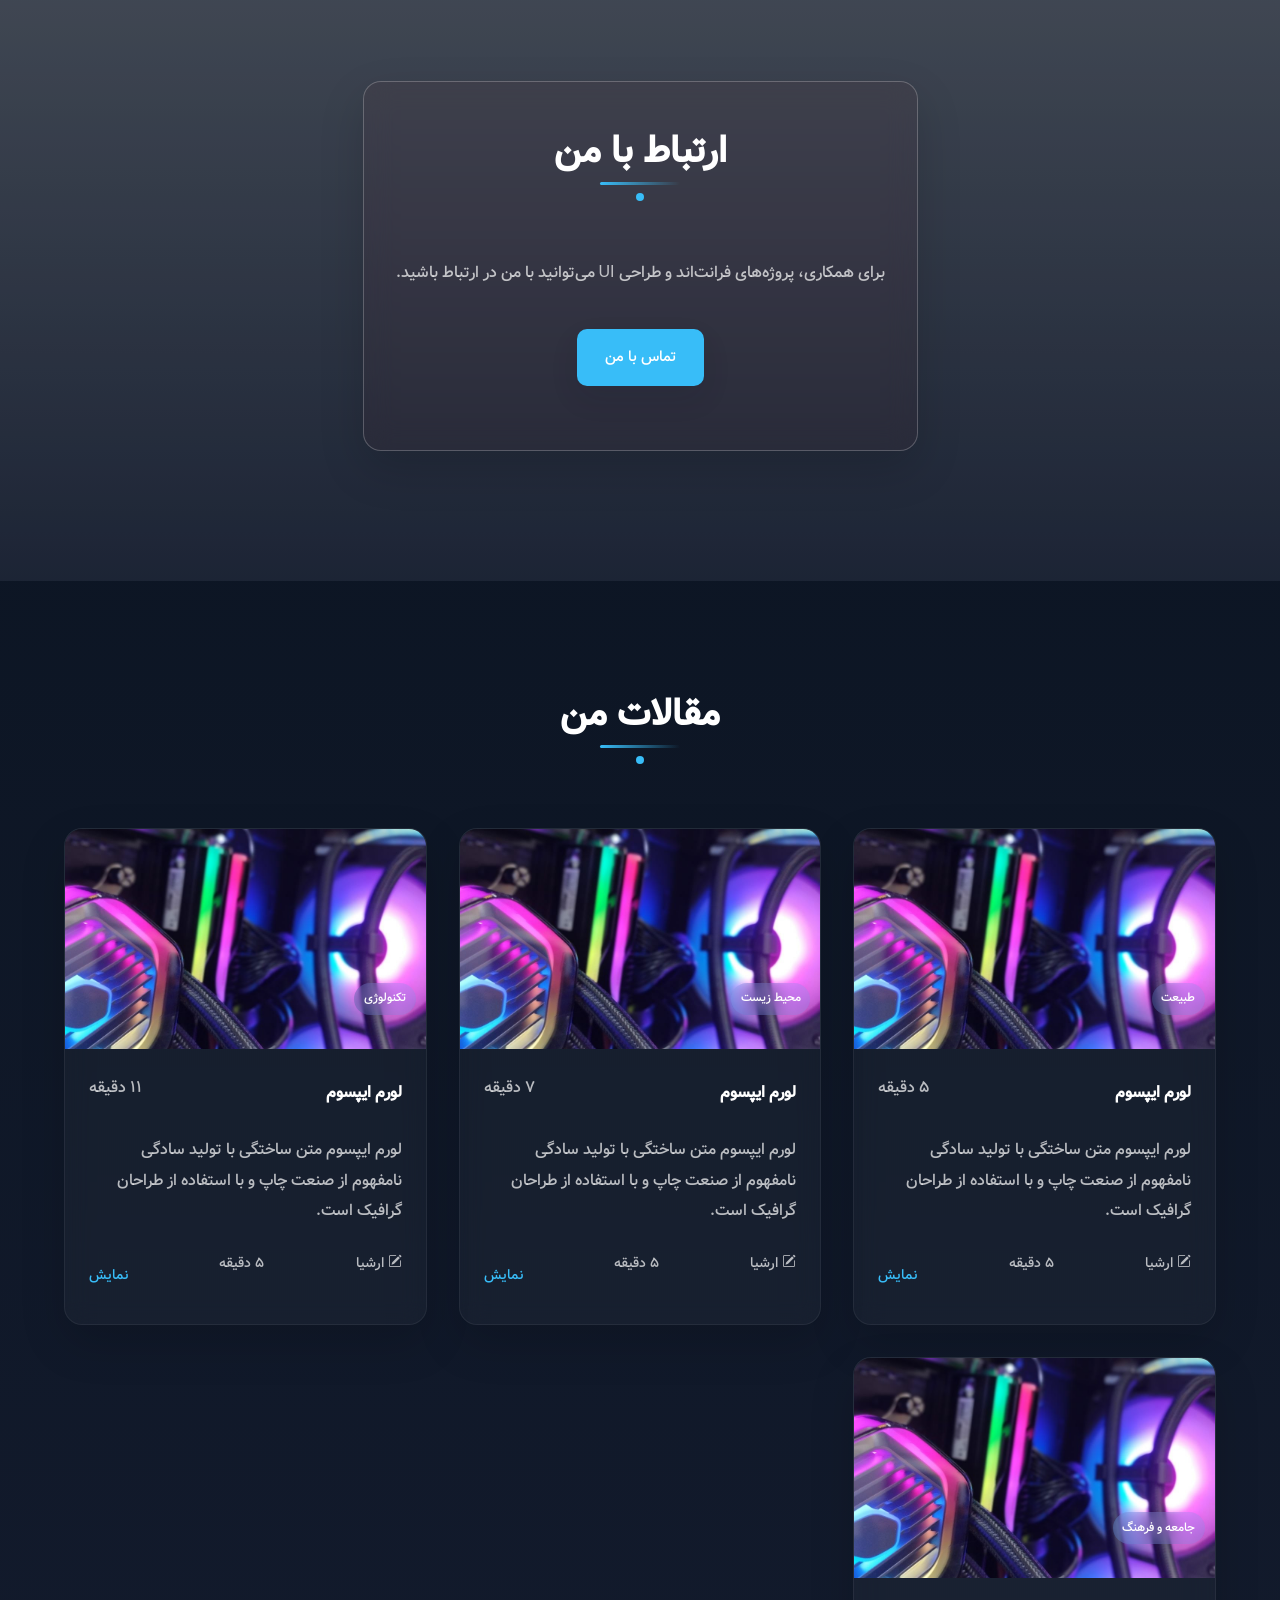
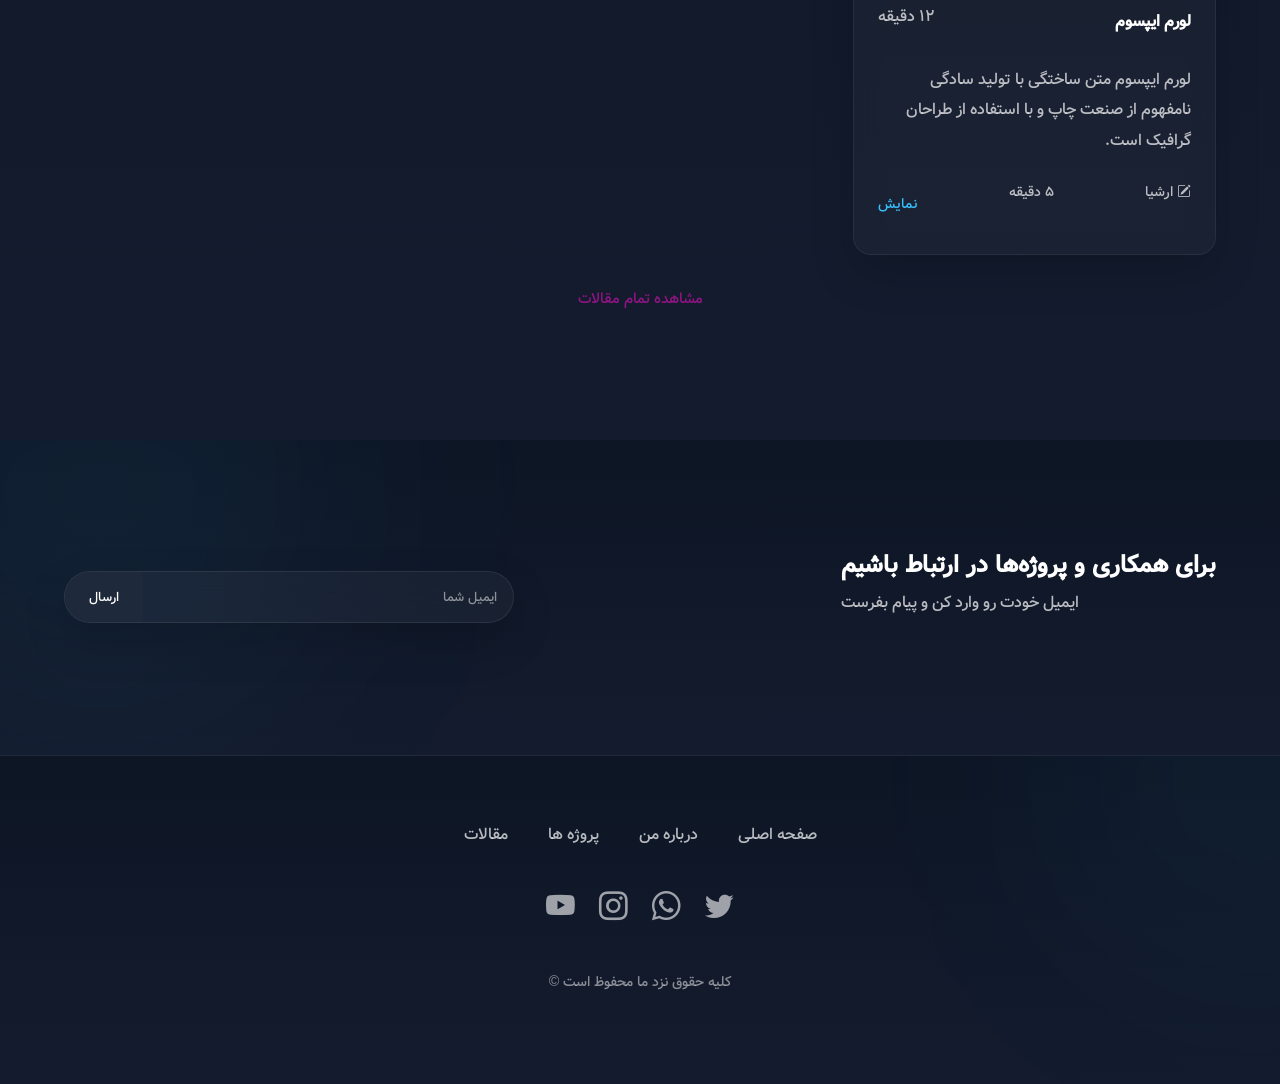
==== commit 3b81d86a: "finally over after all this all, its done. and I add JS to project for Navbar." ====
--- a/index.html
+++ b/index.html
@@ -20,6 +20,23 @@
   <!-- ===== JavaScript ===== -->
   <script src="./app.js"></script>
 
+  <!-- ====== Navbar ======= -->
+  <nav class="nav" id="nav">
+    <div class="section-center nav-center">
+      <h3 class="logo">Antler</h3>
+
+      <button class="nav-btn" id="nav-btn">
+        <i class="bi bi-list-nested"></i>
+      </button>
+
+      <ul class="nav-links" id="nav-links">
+        <li><a href="#header" class="nav-link scroll-link">خانه</a></li>
+        <li><a href="#about" class="nav-link scroll-link">درباره من</a></li>
+        <li><a href="#projects" class="nav-link scroll-link">پروژه ها</a></li>
+        <li><a href="#blog" class="nav-link scroll-link">مقالات</a></li>
+      </ul>
+    </div>
+  </nav>
   <!-- =============
      Hero
      ============= -->
@@ -75,30 +92,33 @@
     service 
     ================= -->
 
-  <section class="section service">
+  <section class="section services" id="services">
     <div class="section-title">
       <h2>خدمات من</h2>
       <div class="title-line"></div>
       <div class="title-dot"></div>
     </div>
-
-    <div class="section-center service-center">
+    <div class="section-center services-center">
       <article class="service-card">
-        <div class="service-icon"><i class="bi bi-code-slash"></i></div>
+        <div class="service-icon">
+          <i class="bi bi-code-slash"></i>
+        </div>
         <h4>طراحی رابط کاربری</h4>
-        <p>طراحی UI مدرن و واکنش‌گرا با تمرکز روی تجربه کاربری</p>
-      </article>
-
+        <p>طراحی UI مدرن و واکنش‌گرا با تمرکز روی تجربه کاربری.</p>
+      </article>
       <article class="service-card">
-        <div class="service-icon"><i class="bi bi-phone"></i></div>
+        <div class="service-icon">
+          <i class="bi bi-phone"></i>
+        </div>
         <h4>ریسپانسیو دیزاین</h4>
-        <p>ساخت صفحات کاملا سازگار با موبایل، تپلت و دسکتاپ.</p>
-      </article>
-
+        <p>ساخت صفحات کاملاً سازگار با موبایل، تبلت و دسکتاپ.</p>
+      </article>
       <article class="service-card">
-        <div class="service-icon"><i class="bi bi-brush"></i></div>
+        <div class="service-icon">
+          <i class="bi bi-brush"></i>
+        </div>
         <h4>طراحی مدرن</h4>
-        <p>ساخت رابط کاربری تمیز، مدرن و مناسب پروژه‌های واقعی.</p>
+        <p>ساخت UI های تمیز، مدرن و مناسب پروژه‌های واقعی.</p>
       </article>
     </div>
   </section>
@@ -159,25 +179,190 @@
   <!--======== 
   connect
   =========-->
-    <section class="connect">
-      <video class="video-container" autoplay loop muted>
-        <source src="./video/connect.mp4" />
-        مرورگر شما ویدیو را پشتیبانی نمی کند
-      </video>
-
-      <div class="video-banner">
-        <div class="section-title">
-          <h2>ارتباط با من</h2>
-          <div class="title-line"></div>
-          <div class="title-dot"></div>
-          <p class="video-text">
-            برای همکاری، پروژه‌های فرانت‌اند و طراحی UI می‌توانید با من در
-            ارتباط باشید.
+  <section class="connect">
+    <video class="video-container" autoplay loop muted>
+      <source src="./video/connect.mp4" />
+      مرورگر شما ویدیو را پشتیبانی نمی کند
+    </video>
+
+    <div class="video-banner">
+      <div class="section-title">
+        <h2>ارتباط با من</h2>
+        <div class="title-line"></div>
+        <div class="title-dot"></div>
+        <p class="video-text">
+          برای همکاری، پروژه‌های فرانت‌اند و طراحی UI می‌توانید با من در
+          ارتباط باشید.
+        </p>
+        <a href="#" class="btn btn-main">تماس با من</a>
+      </div>
+    </div>
+  </section>
+
+
+  <section class="section blog" id="blog">
+    <div class="section-title">
+      <h2>مقالات من</h2>
+      <div class="title-line"></div>
+      <div class="title-dot"></div>
+    </div>
+    <div class="section-center articles-center">
+      <article class="article-card">
+        <div class="article-img-container">
+          <img class="article-img" src="./images/about-img.png" alt="article-img" />
+          <p class="text-category">طبیعت</p>
+        </div>
+        <div class="article-info">
+          <div class="article-title">
+            <h4>لورم ایپسوم</h4>
+            <p>5 دقیقه</p>
+          </div>
+          <p>
+            لورم ایپسوم متن ساختگی با تولید سادگی نامفهوم از صنعت چاپ و با
+            استفاده از طراحان گرافیک است.
           </p>
-          <a href="#" class="btn btn-main">تماس با من</a>
-        </div>
-      </div>
-    </section>
+          <div class="article-footer">
+            <p>
+              <span>
+                <i class="bi bi-pencil-square"></i>
+              </span>
+              ارشیا
+            </p>
+            <p>5 دقیقه</p>
+            <a href="#">نمایش</a>
+          </div>
+        </div>
+      </article>
+      <article class="article-card">
+        <div class="article-img-container">
+          <img class="article-img" src="./images/about-img.png" alt="article-img" />
+          <p class="text-category">محیط زیست</p>
+        </div>
+        <div class="article-info">
+          <div class="article-title">
+            <h4>لورم ایپسوم</h4>
+            <p>7 دقیقه</p>
+          </div>
+          <p>
+            لورم ایپسوم متن ساختگی با تولید سادگی نامفهوم از صنعت چاپ و با
+            استفاده از طراحان گرافیک است.
+          </p>
+          <div class="article-footer">
+            <p>
+              <span>
+                <i class="bi bi-pencil-square"></i>
+              </span>
+              ارشیا
+            </p>
+            <p>5 دقیقه</p>
+            <a href="#">نمایش</a>
+          </div>
+        </div>
+      </article>
+      <article class="article-card">
+        <div class="article-img-container">
+          <img class="article-img" src="./images/about-img.png" alt="article-img" />
+          <p class="text-category">تکنولوژی</p>
+        </div>
+        <div class="article-info">
+          <div class="article-title">
+            <h4>لورم ایپسوم</h4>
+            <p>11 دقیقه</p>
+          </div>
+          <p>
+            لورم ایپسوم متن ساختگی با تولید سادگی نامفهوم از صنعت چاپ و با
+            استفاده از طراحان گرافیک است.
+          </p>
+          <div class="article-footer">
+            <p>
+              <span>
+                <i class="bi bi-pencil-square"></i>
+              </span>
+              ارشیا
+            </p>
+            <p>5 دقیقه</p>
+            <a href="#">نمایش</a>
+          </div>
+        </div>
+      </article>
+      <article class="article-card">
+        <div class="article-img-container">
+          <img class="article-img" src="./images/about-img.png" alt="article-img" />
+          <p class="text-category">جامعه و فرهنگ</p>
+        </div>
+        <div class="article-info">
+          <div class="article-title">
+            <h4>لورم ایپسوم</h4>
+            <p>12 دقیقه</p>
+          </div>
+          <p>
+            لورم ایپسوم متن ساختگی با تولید سادگی نامفهوم از صنعت چاپ و با
+            استفاده از طراحان گرافیک است.
+          </p>
+          <div class="article-footer">
+            <p>
+              <span>
+                <i class="bi bi-pencil-square"></i>
+              </span>
+              ارشیا
+            </p>
+            <p>5 دقیقه</p>
+            <a href="#">نمایش</a>
+          </div>
+        </div>
+      </article>
+    </div>
+    <div class="btn-center">
+      <a href="#" class="btn article-btn">مشاهده تمام مقالات</a>
+    </div>
+  </section>
+
+  <!-- ====== 
+   Contact 
+   ======= -->
+  <section class="section contact" id="contact">
+    <div class="section-center contact-center">
+      <article class="contact-title">
+        <h3>برای همکاری و پروژه‌ها در ارتباط باشیم</h3>
+        <p>ایمیل خودت رو وارد کن و پیام بفرست</p>
+      </article>
+
+      <form class="contact-form">
+        <input type="email" name="email" class="form-control" placeholder="ایمیل شما" />
+
+        <button type="submit" class="btn-submit">ارسال</button>
+      </form>
+    </div>
+  </section>
+
+  <!-- ====== 
+   Footer
+    ======= -->
+  <footer class="footer" id="footer">
+    <ul class="footer-links">
+      <li><a href="#header" class="footer-link">صفحه اصلی</a></li>
+      <li><a href="#about" class="footer-link">درباره من</a></li>
+      <li><a href="#projects" class="footer-link">پروژه ها</a></li>
+      <li><a href="#blog" class="footer-link">مقالات</a></li>
+    </ul>
+    <ul class="footer-icons">
+      <li>
+        <a class="footer-icon" href="#"><i class="bi bi-twitter"></i></a>
+      </li>
+      <li>
+        <a class="footer-icon" href="#"><i class="bi bi-whatsapp"></i></a>
+      </li>
+      <li>
+        <a class="footer-icon" href="#"><i class="bi bi-instagram"></i></a>
+      </li>
+      <li>
+        <a class="footer-icon" href="#"><i class="bi bi-youtube"></i></a>
+      </li>
+    </ul>
+    <p class="copy-write">
+      کلیه حقوق نزد ما محفوظ است &#169; <span id="date"></span>
+    </p>
+  </footer>
 </body>
 
 </html>
--- a/css/style.css
+++ b/css/style.css
@@ -1,10 +1,12 @@
-/* font */
 * {
-  padding: 0px;
-  margin: 0px;
+  padding: 0;
+  margin: 0;
   box-sizing: border-box;
 }
 
+/*====================
+  Font
+  ====================*/
 @font-face {
   font-family: "vazir";
   src:
@@ -34,9 +36,9 @@
 
   --clr-accent: #38bdf8;
   --clr-accent-light: #7dd3fc;
-  --clr-accent-dark: #0ea5e9;
 
   /* text */
+
   --clr-grey-1: #0f172a;
   --clr-grey-2: #475569;
   --clr-grey-3: #cbd5e1;
@@ -53,30 +55,27 @@
 
   --transition: 0.35s ease;
 
-  --light-shadow: 0 12px 30px rgba(15, 23, 42, 0.144);
+  --light-shadow: 0 12px 30px rgba(15, 23, 42, 0.08);
 
   --dark-shadow: 0 18px 45px rgba(0, 0, 0, 0.15);
 
   --max-width: 1180px;
 }
-/* =============
-Global
-================ */
+/*====================
+  Global
+  ====================*/
 body {
   font-family: var(--ff-primary);
   color: var(--clr-grey-1);
   line-height: 1.9;
   font-size: 0.95rem;
 }
-
 ul {
   list-style: none;
 }
-
 a {
   text-decoration: none;
 }
-
 h1,
 h2,
 h3,
@@ -85,41 +84,21 @@
   margin-bottom: 1rem;
   font-weight: 700;
 }
-
 h1 {
   font-size: 3.5rem;
 }
-
 h2 {
   font-size: 2.4rem;
 }
-
 h3 {
   font-size: 1.5rem;
 }
-
 h4 {
   font-size: 1rem;
 }
-
 p {
   color: var(--clr-grey-2);
   margin-bottom: 1.5rem;
-}
-
-@media screen and (min-width: 768px) {
-  body {
-    font-size: 1rem;
-  }
-  h1 {
-    font-size: 4.5rem;
-  }
-}
-
-@media screen and (max-width: 500px) {
-  h1 {
-    font-size: 2.7rem;
-  }
 }
 
 img {
@@ -128,40 +107,22 @@
   object-fit: cover;
 }
 
-/* section */
+@media screen and (min-width: 768px) {
+  body {
+    font-size: 1rem;
+  }
+  h1 {
+    font-size: 4.5rem;
+  }
+}
+
+/*====================
+  Section
+  ====================*/
 
 .section {
-  padding: 7rem 0px 7rem 0px;
-}
-
-.section-title {
-  text-align: center;
-  margin-bottom: 4rem;
-}
-
-.section-title h2 {
-  color: white;
-  font-size: 2.3rem;
-  margin-bottom: 0rem;
-}
-
-.title-line {
-  width: 80px;
-  height: 3px;
-  background: linear-gradient(90deg, var(--clr-accent), transparent);
-  border-radius: 10px;
-  margin: 0.5rem auto;
-}
-
-.title-dot {
-  width: 8px;
-  height: 8px;
-  border-radius: 50%;
-  background: var(--clr-accent);
-  margin: 0.5rem auto;
-}
-
-/* center */
+  padding: 7rem 0;
+}
 
 .section-center {
   width: 90vw;
@@ -169,9 +130,36 @@
   margin: auto;
 }
 
-/* ========
-button
-========n */
+.section-title {
+  text-align: center;
+  margin-bottom: 4rem;
+}
+
+.section-title h2 {
+  color: #ffffff;
+  font-size: 2.3rem;
+  margin-bottom: 0.5rem;
+}
+
+.title-line {
+  width: 80px;
+  height: 3px;
+  margin: 0 auto;
+  background: linear-gradient(90deg, var(--clr-accent), transparent);
+  border-radius: 10px;
+}
+
+.title-dot {
+  width: 8px;
+  height: 8px;
+  background: var(--clr-accent);
+  border-radius: 50%;
+  margin: 8px auto;
+}
+
+/*====================
+  Button
+  ====================*/
 .btn {
   display: inline-block;
   padding: 14px 28px;
@@ -187,13 +175,13 @@
 }
 
 .btn-main {
-  background-color: var(--clr-accent);
-  color: var(--clr-white);
+  background: var(--clr-accent);
+  color: white;
   box-shadow: var(--light-shadow);
 }
 
 .btn-main:hover {
-  background-color: var(--clr-accent-dark);
+  background: #0ea5e9;
 }
 
 .btn-outline {
@@ -203,23 +191,171 @@
 }
 
 .btn-outline:hover {
-  background-color: rgba(56, 189, 248, 0.08);
-}
-
-/* ==========
-Hero
-=========== */
+  background: rgba(56, 189, 248, 0.08);
+}
+
+/*====================
+  Navbar
+  ====================*/
+
+/* Nav Base */
+
+.nav {
+  height: 5rem;
+  position: fixed;
+  top: 0;
+  left: 0;
+  width: 100%;
+  z-index: 999;
+
+  display: flex;
+  align-items: center;
+
+  background: linear-gradient(
+    180deg,
+    rgba(8, 17, 32, 0.72),
+    rgba(8, 17, 32, 0.35)
+  );
+  backdrop-filter: blur(16px);
+}
+
+.nav-center {
+  display: flex;
+  justify-content: space-between;
+  align-items: center;
+}
+
+.logo {
+  font-size: 1.7rem;
+  font-weight: 700;
+  margin-top: 15px;
+  color: var(--clr-white);
+}
+
+.nav-btn {
+  background: none;
+  border: none;
+  font-size: 2rem;
+  color: var(--clr-white);
+  cursor: pointer;
+}
+
+.navbar-fixed {
+  background: rgba(8, 17, 32, 0.94);
+  box-shadow: 0 10px 35px rgba(0, 0, 0, 0.25);
+}
+
+/* Mobile */
+
+@media (max-width: 767px) {
+  .nav-links {
+    position: absolute;
+    top: 5rem;
+    left: 0;
+    width: 100%;
+    display: flex;
+    flex-direction: column;
+    background: rgba(8, 17, 32, 0.95);
+    backdrop-filter: blur(12px);
+    padding: 0;
+    height: 0;
+    overflow: hidden;
+    transition: 0.4s ease;
+    justify-content: left;
+  }
+
+  .nav-link {
+    padding: 0.8rem 1.2rem;
+    border-radius: 6px;
+    display: block;
+    color: #fff;
+    transition: var(--transition);
+  }
+
+  .nav-link:hover {
+    background: rgba(255, 255, 255, 0.05);
+  }
+
+  .show{
+    height: 215px;
+  }
+}
+
+/* Desktop */
+
+@media (min-width: 767px) {
+  .nav-btn{
+    display: none;
+  }
+
+  .nav-links{
+    position: static;
+    display: flex;
+    gap: 2.4rem;
+    background: transparent;
+  }
+
+  .nav-link{
+    color: rgba(255,255,255,0.78);
+    padding-bottom: 10px;
+    position: relative;
+  }
+
+  .nav-link::after{
+    content: "";
+    position: absolute;
+    right: 0;
+    top: 2rem;
+    width: 0;
+    height: 2px;
+    background: var(--clr-accent);
+    transition: var(--transition);
+  }
+
+  .nav-link:hover{
+    color: white;
+  }
+
+  .nav-link:hover::after{
+    width: 100%;
+  }
+
+
+
+
+
+
+
+
+
+
+
+
+
+
+
+
+
+}
+
+/*====================
+  Hero
+  ====================*/
 
 .hero {
   min-height: 100vh;
+
   display: flex;
+
+  align-items: center;
+
   padding-top: 5rem;
 
   background:
     radial-gradient(
       circle at top right,
-      rgba(56, 189, 248, 0.18),
-      transparent 40%
+      rgba(56, 189, 248, 0.22),
+      transparent 35%
     ),
     radial-gradient(
       circle at bottom left,
@@ -236,18 +372,19 @@
 .hero h1 {
   color: white;
 }
+
 .hero p {
   color: rgba(255, 255, 255, 0.72);
 }
 
 .hero-subtitle {
-  background-color: rgba(255, 255, 255, 0.08);
-  color: var(--clr-accent-light);
-}
-
-/* ==========
-About
-=========== */
+  background: rgba(255, 255, 255, 0.08);
+  color: #7dd3fc;
+}
+
+/*====================
+  About
+  ====================*/
 
 .about {
   background: linear-gradient(
@@ -257,15 +394,14 @@
   );
 }
 
-.about h2 {
-  color: var(--clr-white);
-}
+/* Grid */
+
 .about-center {
   display: grid;
   gap: 4rem;
 }
 
-/* image */
+/* Image Wrapper */
 
 .img-wrapper {
   position: relative;
@@ -277,8 +413,8 @@
   height: 520px;
   border-radius: var(--radius);
   box-shadow: var(--dark-shadow);
+  z-index: 2;
   position: relative;
-  z-index: 2;
 }
 
 .img-border {
@@ -293,22 +429,22 @@
   );
   z-index: 1;
 }
-
-.img-wramper::after {
+.img-wrapper::after {
   content: "";
   position: absolute;
   width: 80px;
   height: 80px;
   border-radius: 50%;
-  background-color: rgba(56, 191, 248, 0.123);
+  background: rgba(56, 189, 248, 0.12);
   top: -20px;
   right: -20px;
   filter: blur(2px);
 }
 
-/* text */
-
-.about-title {
+/* Text */
+
+.about-title h2 {
+  color: white;
   margin-bottom: 0.5rem;
 }
 
@@ -331,12 +467,12 @@
 }
 
 .about-info p {
-  color: rgba(255, 255, 255, 0.726);
+  color: rgba(255, 255, 255, 0.72);
   line-height: 2;
   margin-bottom: 1.4rem;
 }
 
-/* desktop */
+/* Desktop */
 
 @media (min-width: 992px) {
   .about-center {
@@ -345,9 +481,10 @@
   }
 }
 
-/* services */
-
-.service {
+/*====================
+  Services
+  ====================*/
+.services {
   background: linear-gradient(
     180deg,
     rgba(8, 17, 32, 0.98),
@@ -355,10 +492,14 @@
   );
 }
 
-.service-center {
+/* Grid */
+
+.services-center {
   display: grid;
   gap: 2rem;
 }
+
+/* Card */
 
 .service-card {
   background: rgba(255, 255, 255, 0.03);
@@ -372,12 +513,14 @@
   overflow: hidden;
 }
 
+/* hover effect */
 .service-card:hover {
   transform: translateY(-10px);
+
   border-color: rgba(56, 189, 248, 0.25);
 }
 
-/* circle */
+/* Glow */
 
 .service-card::before {
   content: "";
@@ -397,7 +540,7 @@
   opacity: 1;
 }
 
-/* icon */
+/* Icon */
 
 .service-icon {
   font-size: 2.4rem;
@@ -405,35 +548,37 @@
   margin-bottom: 1.2rem;
 }
 
-/* texts */
+/* Title */
 
 .service-card h4 {
   color: #ffffff;
   margin-bottom: 1rem;
 }
 
+/* Text */
+
 .service-card p {
   color: rgba(255, 255, 255, 0.7);
   line-height: 2;
 }
 
-/* service responsive */
+/* Grid Responsive */
 
 @media (min-width: 768px) {
-  .service-center {
+  .services-center {
     grid-template-columns: 1fr 1fr;
   }
 }
 
 @media (min-width: 992px) {
-  .service-center {
+  .services-center {
     grid-template-columns: repeat(3, 1fr);
   }
 }
 
-/* ========
-Projects
-========= */
+/*====================
+  Projects
+  ====================*/
 
 .projects {
   background: linear-gradient(
@@ -448,6 +593,8 @@
   gap: 1.2rem;
 }
 
+/* Text */
+
 .project-text {
   max-width: 600px;
   margin: 0 auto;
@@ -455,6 +602,8 @@
   color: rgba(255, 255, 255, 0.65);
   line-height: 2;
 }
+
+/* Project Card */
 
 .project {
   position: relative;
@@ -470,6 +619,8 @@
   border-radius: var(--radius);
   transition: var(--transition);
 }
+
+/* Overlay */
 
 .project-overlay {
   position: absolute;
@@ -493,7 +644,7 @@
   font-size: 0.9rem;
 }
 
-/* hover */
+/* Hover */
 
 .project:hover .project-img {
   transform: scale(1.08);
@@ -504,12 +655,13 @@
   opacity: 1;
 }
 
-/* desktop layout */
+/* Dexktop Layout */
 
 @media (min-width: 992px) {
   .project-center {
     grid-template-columns: repeat(4, 1fr);
     grid-auto-rows: 200px;
+
     grid-template-areas:
       "project-1 project-1 project-2 project-2"
       "project-1 project-1 project-3 project-4";
@@ -518,7 +670,7 @@
     height: 100%;
   }
 
-  /* project area */
+  /* Project area name */
 
   .project-1 {
     grid-area: project-1;
@@ -534,19 +686,20 @@
   }
 }
 
-/* ========
-connect
-========= */
+/*====================
+  Connect
+  ====================*/
 
 .connect {
+  position: relative;
   min-height: 70vh;
   padding: 8rem 0;
-  background: rgba(8, 17, 32, 0.2);
-  position: relative;
+  background-color: rgba(8, 17, 32, 0.2);
   display: grid;
   place-items: center;
 }
 
+/* Shaped Video */
 .video-container {
   position: absolute;
   inset: 0;
@@ -555,14 +708,11 @@
   object-fit: cover;
   filter: brightness(0.4) contrast(1.1);
   z-index: -2;
+
   /* restored shape */
 
   clip-path: polygon(50% 0%, 100% 10%, 100% 90%, 50% 100%, 0 90%, 0 10%);
 }
-
-
-
-/* overlay */
 
 .connect::before {
   content: "";
@@ -576,10 +726,7 @@
   z-index: -1;
 }
 
-
-/* banner */
-
-
+/* Content Box */
 .video-banner {
   text-align: center;
   max-width: 700px;
@@ -592,8 +739,7 @@
   box-shadow: var(--dark-shadow);
 }
 
-/* text */
-
+/* Text */
 .video-text {
   max-width: 500px;
   margin-top: 3.5rem;
@@ -608,3 +754,359 @@
 .video-banner .section-title {
   margin-bottom: 0;
 }
+
+.article-btn {
+  text-align: center;
+}
+
+/*====================
+  Blog
+  ====================*/
+
+.blog {
+  background: linear-gradient(
+    180deg,
+    rgba(8, 17, 32, 0.98),
+    rgba(15, 23, 42, 0.98)
+  );
+}
+
+/* Grid */
+
+.articles-center {
+  display: grid;
+  gap: 2rem;
+}
+
+/* Card */
+
+.article-card {
+  background: rgba(255, 255, 255, 0.03);
+  border: 1px solid rgba(255, 255, 255, 0.06);
+  backdrop-filter: blur(12px);
+  border-radius: var(--radius);
+  box-shadow: var(--dark-shadow);
+  transition: var(--transition);
+  overflow: hidden;
+}
+
+/* Hover */
+
+.article-card:hover {
+  transform: translateY(-8px);
+
+  border-color: rgba(56, 189, 248, 0.2);
+}
+
+/* Image */
+
+.article-img-container {
+  position: relative;
+}
+
+.article-img {
+  height: 220px;
+  transition: var(--transition);
+}
+
+.article-card:hover .article-img {
+  transform: scale(1.1);
+  filter: brightness(0.7);
+}
+
+/* Category */
+
+.text-category {
+  position: absolute;
+  bottom: 10px;
+  right: 10px;
+  background: rgba(56, 189, 248, 0.15);
+  color: #fff;
+  padding: 0.3rem 0.6rem;
+  border-radius: 999px;
+  font-size: 0.75rem;
+  backdrop-filter: blur(10px);
+  border: 1ps solid rgba(255, 255, 255, 0.08);
+}
+
+/* Info */
+
+.article-info {
+  padding: 1.5rem;
+}
+
+.article-title {
+  display: flex;
+  justify-content: space-between;
+  align-items: center;
+  color: white;
+  margin-bottom: 0.5rem;
+}
+
+.article-info p {
+  color: rgba(255, 255, 255, 0.7);
+  line-height: 1.9;
+}
+
+/* Article footer */
+
+.article-footer {
+  display: flex;
+  justify-content: space-between;
+  align-items: center;
+  margin-top: 1rem;
+  font-size: 0.85rem;
+}
+
+.article-footer a {
+  color: var(--clr-accent);
+  transition: var(--transition);
+}
+
+.article-footer a:hover {
+  color: #fff;
+}
+
+/* Blog btn */
+
+.btn-center {
+  text-align: center;
+  margin-top: 1rem;
+}
+
+.article-btn {
+  color: #901483;
+}
+
+/* Articles Responsive */
+
+@media (min-width: 768px) {
+  .articles-center {
+    grid-template-columns: 1fr 1fr;
+  }
+}
+
+@media (min-width: 992px) {
+  .articles-center {
+    grid-template-columns: repeat(3, 1fr);
+  }
+}
+
+/*====================
+  Contact
+  ====================*/
+
+.contact {
+  background: linear-gradient(
+    180deg,
+    rgba(8, 17, 32, 0.98),
+    rgba(15, 23, 42, 0.98)
+  );
+  position: relative;
+  overflow: hidden;
+}
+
+.contact::before {
+  content: "";
+  position: absolute;
+  width: 400px;
+  height: 400px;
+  background: rgba(56, 189, 248, 0.08);
+  filter: blur(128px);
+  top: -150px;
+  left: -100px;
+  border-radius: 50%;
+}
+
+/* Center */
+
+.contact-center {
+  display: flex;
+  flex-direction: column;
+  gap: 2rem;
+  align-items: center;
+  text-align: center;
+}
+
+/* Title */
+
+.contact-title h3 {
+  color: #fff;
+  margin-bottom: 0.5rem;
+  font-size: 1.5rem;
+}
+
+.contact-title p {
+  color: rgba(255, 255, 255, 0.7);
+}
+
+/* Form */
+
+.contact-form {
+  display: flex;
+  width: 100%;
+  max-width: 500px;
+  background: rgba(255, 255, 255, 0.04);
+  border: 1px solid rgba(255, 255, 255, 0.08);
+  border-radius: 999px;
+  backdrop-filter: blur(12px);
+  box-shadow: var(--dark-shadow);
+  overflow: hidden;
+}
+
+/* Form-control */
+
+.form-control {
+  flex: 1;
+  border: none;
+  outline: none;
+  padding: 0.9rem 1rem;
+  background: transparent;
+  color: #fff;
+  font-family: var(--ff-primary);
+}
+
+.form-control::placeholder {
+  color: rgba(255, 255, 255, 0.5);
+}
+
+/* Btn-submit */
+
+.btn-submit {
+  padding: 0.9rem 1.5rem;
+  border: none;
+  cursor: pointer;
+  background: var(--clr-primary-2);
+  color: #fff;
+  font-family: var(--ff-primary);
+  transition: var(--transition);
+}
+
+.btn-submit:hover {
+  background: var(--clr-primary-3);
+}
+
+/* Responsive */
+
+@media (min-width: 992px) {
+  .contact-center {
+    flex-direction: row;
+    justify-content: space-between;
+  }
+
+  .contact-title {
+    text-align: left;
+  }
+
+  .contact-form {
+    max-width: 450px;
+  }
+}
+
+/*====================
+  Footer
+  ====================*/
+
+.footer {
+  padding: 4rem 1.5rem;
+  text-align: center;
+  background: linear-gradient(
+    180deg,
+    rgba(8, 17, 32, 0.98),
+    rgba(15, 23, 42, 0.98)
+  );
+  overflow: hidden;
+  position: relative;
+  border-top: 1px solid rgba(255, 255, 255, 0.06);
+}
+
+.footer::before {
+  content: "";
+  position: absolute;
+  width: 350px;
+  height: 350px;
+  background: rgba(56, 189, 248, 0.06);
+  top: -150px;
+  right: -150px;
+  filter: blur(120px);
+  border-radius: 50%;
+}
+
+/* Links */
+
+.footer-links {
+  display: flex;
+  justify-content: center;
+  gap: 1.5rem;
+  margin-bottom: 2rem;
+  flex-wrap: wrap;
+}
+
+.footer-link {
+  color: rgba(255, 255, 255, 0.7);
+  font-size: 1rem;
+  position: relative;
+  transition: var(--transition);
+}
+
+.footer-link::after {
+  content: "";
+  position: absolute;
+  top: 30px;
+  left: 0;
+  width: 0%;
+  height: 2px;
+  background: var(--clr-primary-2);
+  transition: var(--transition);
+}
+
+/* Hover */
+
+.footer-link:hover {
+  color: #fff;
+}
+
+.footer-link:hover::after {
+  width: 100%;
+}
+
+/* Icons */
+
+.footer-icons {
+  display: flex;
+  justify-content: center;
+  gap: 1.5rem;
+  margin-bottom: 2rem;
+}
+
+.footer-icon {
+  font-size: 1.8rem;
+  color: rgba(255, 255, 255, 0.6);
+  display: inline-block;
+  transition: var(--transition);
+}
+
+.footer-icon:hover {
+  color: var(--clr-primary-2);
+  transform: translateY(-4px) scale(1.1);
+}
+
+/* Copywrite */
+
+.copy-write {
+  color: rgba(255, 255, 255, 0.5);
+
+  font-size: 0.9rem;
+}
+
+#date {
+  color: var(--clr-primary-5);
+}
+
+/* Responsive */
+
+@media (min-width: 768px) {
+  .footer-links {
+    gap: 2.5rem;
+  }
+}
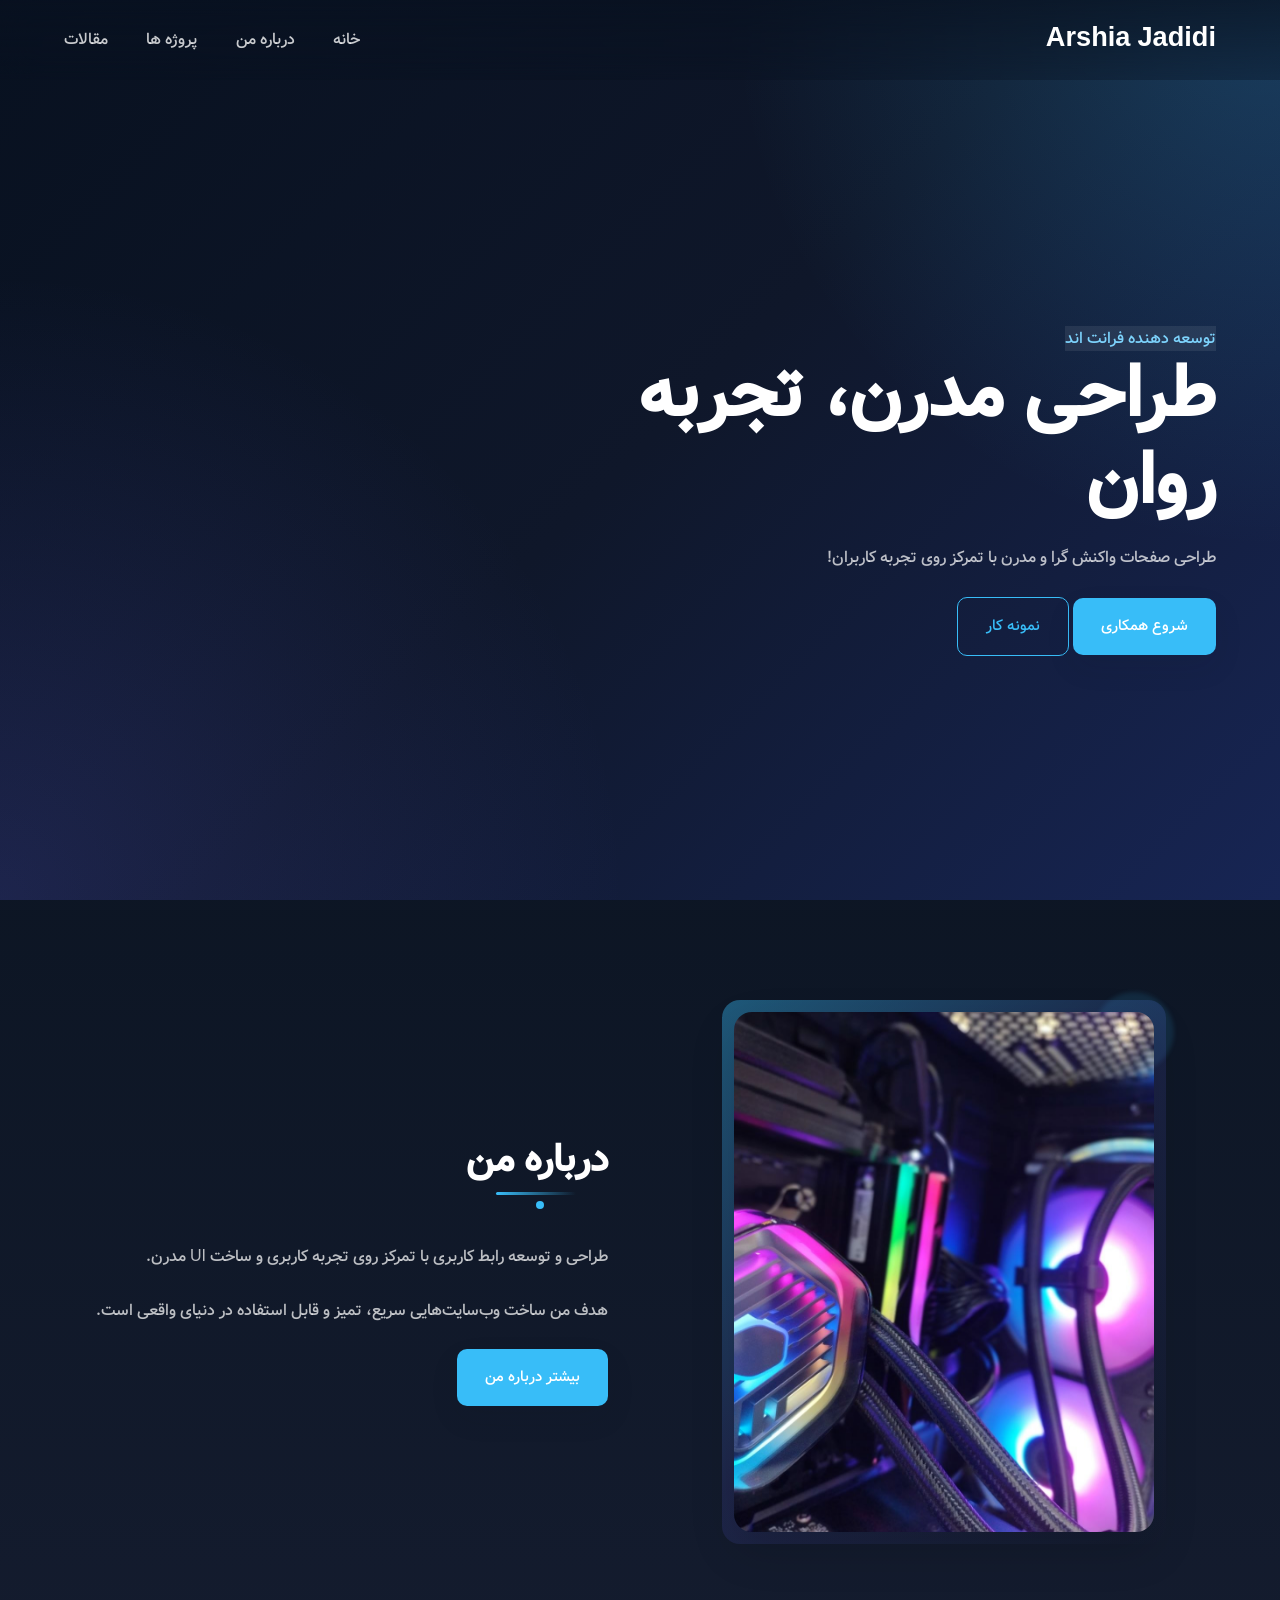
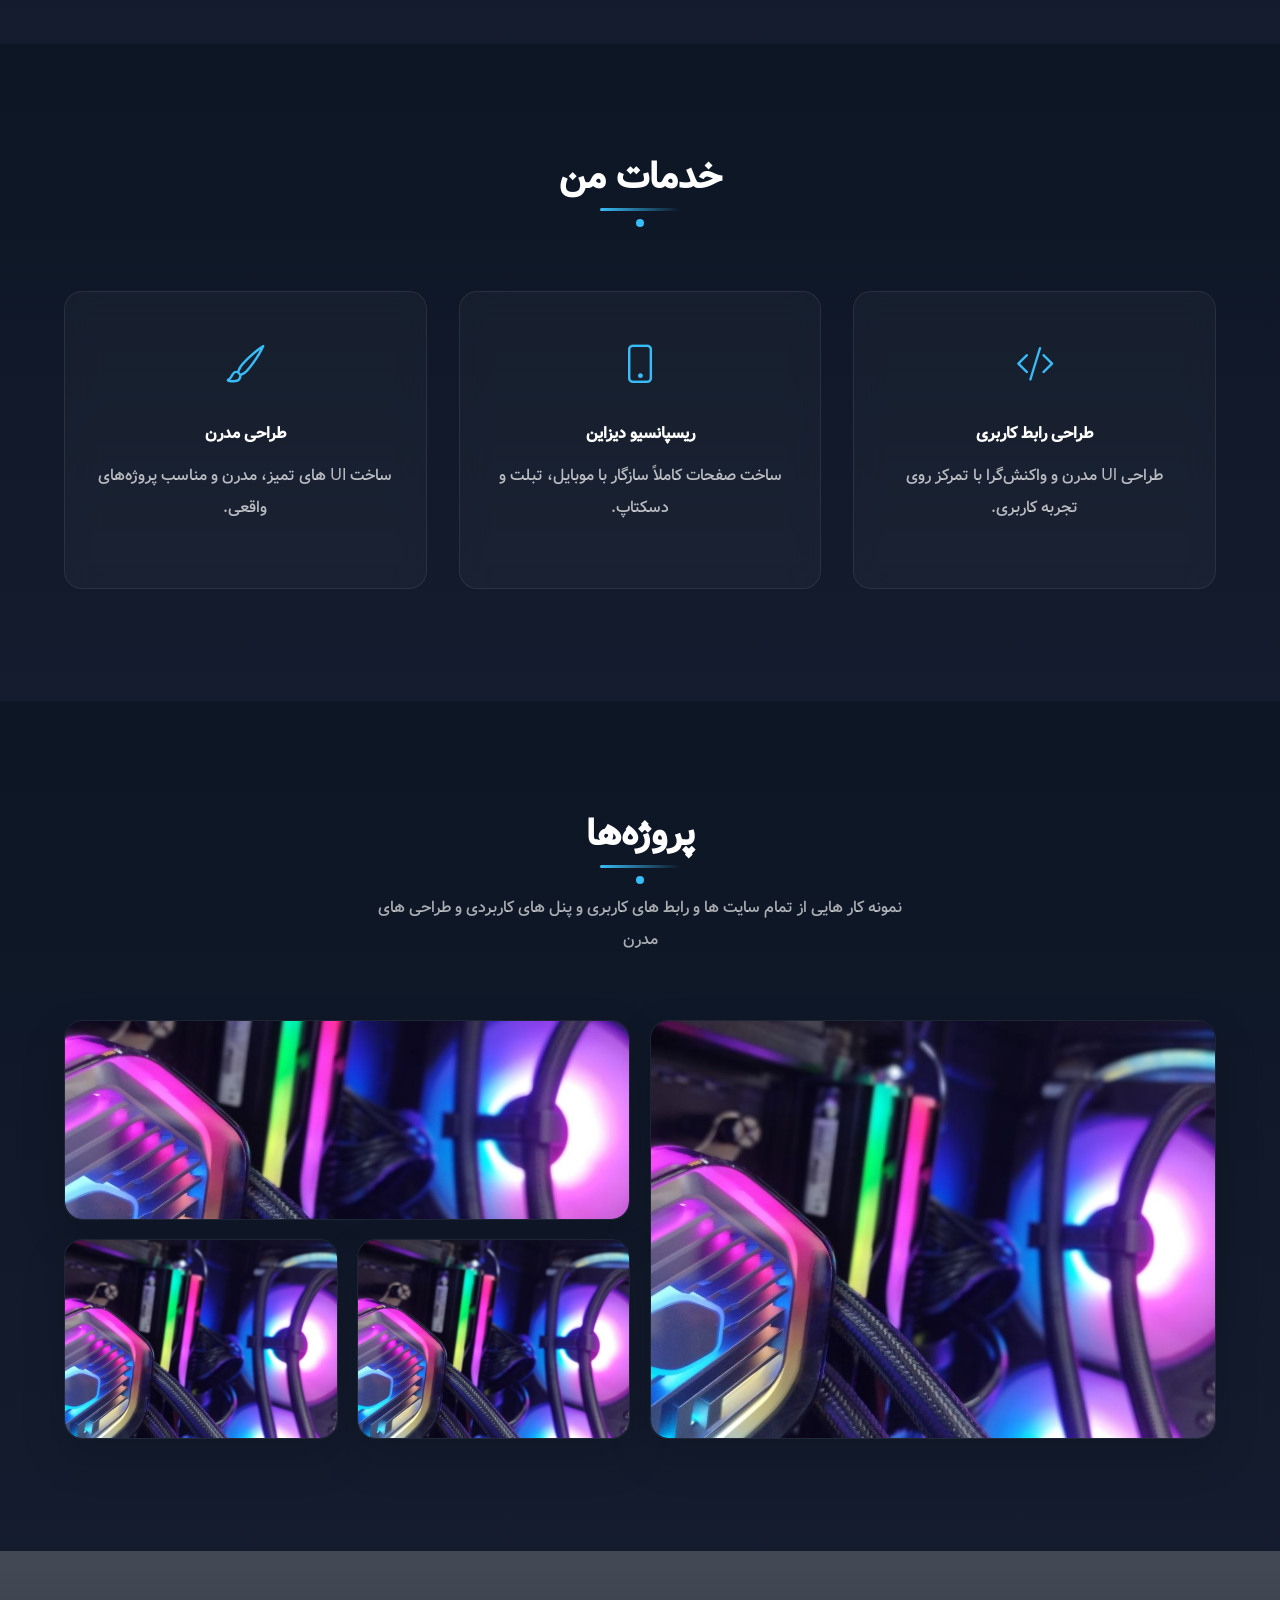
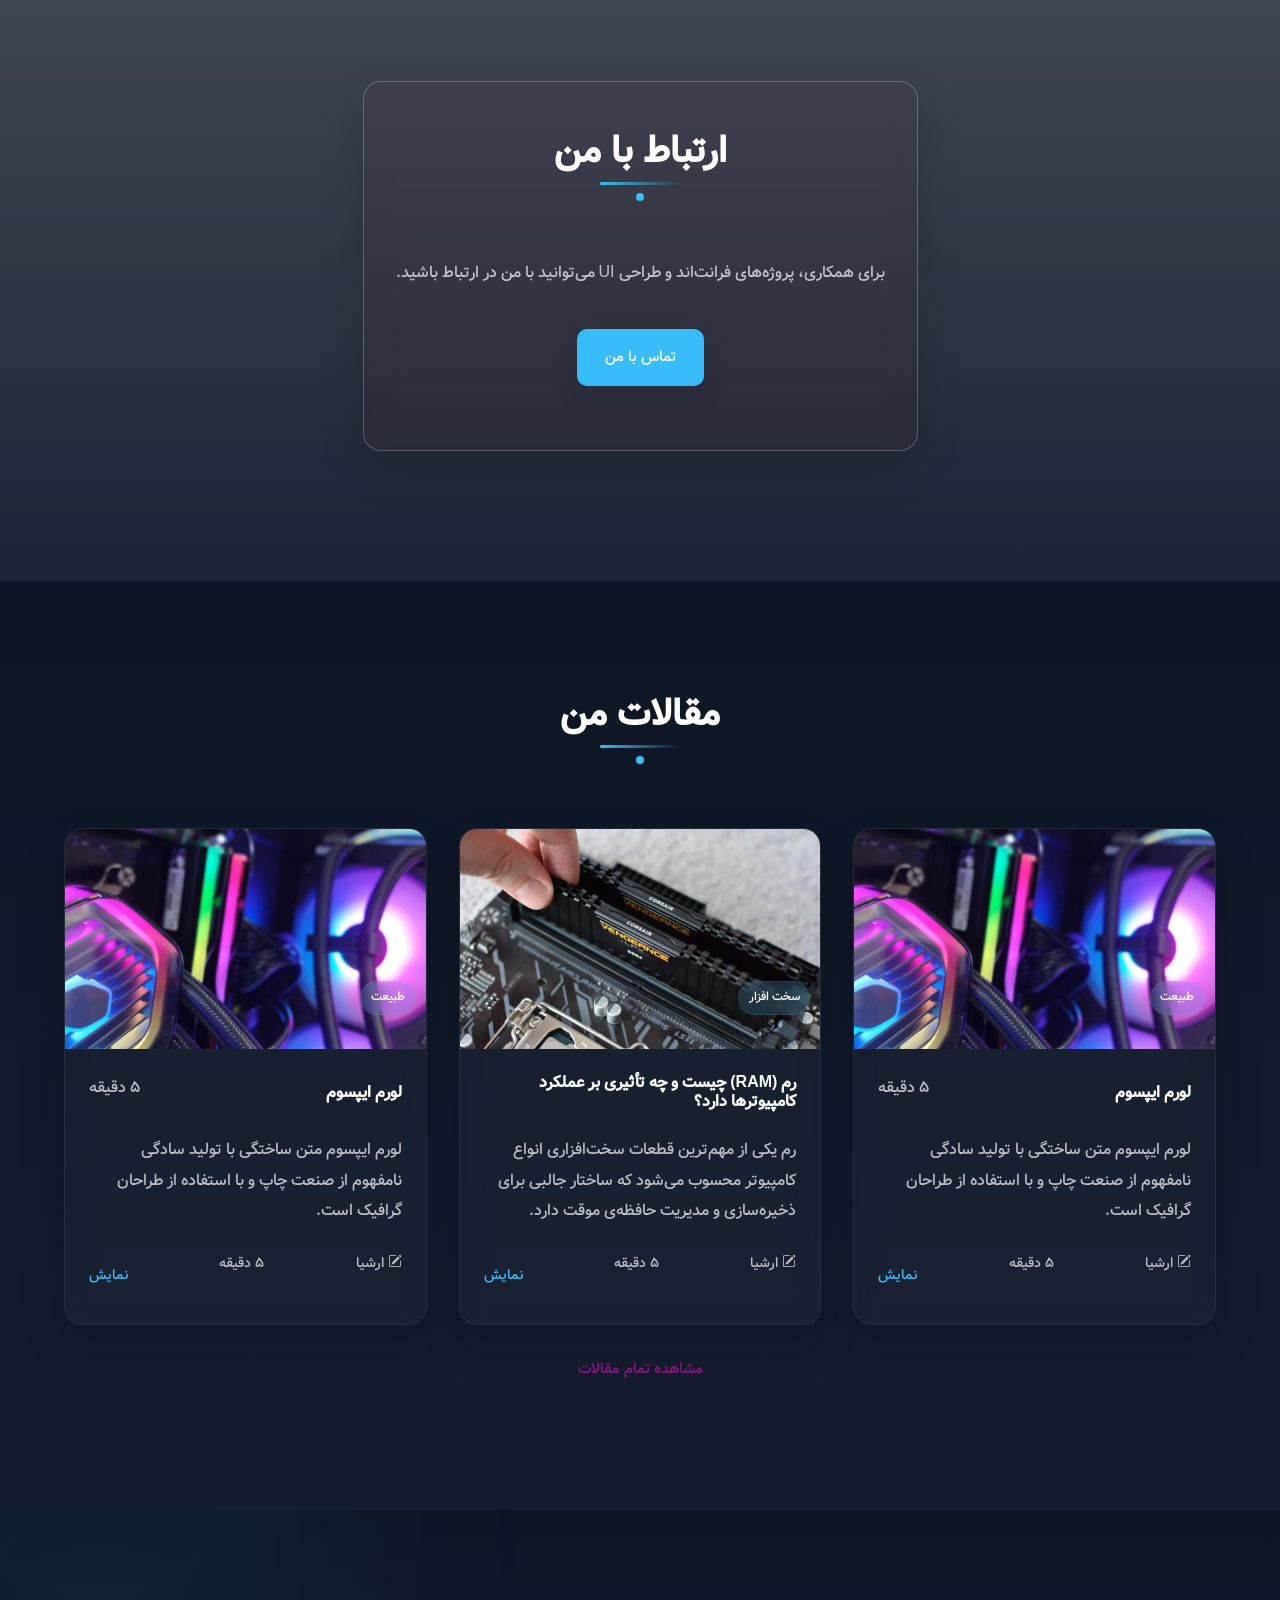
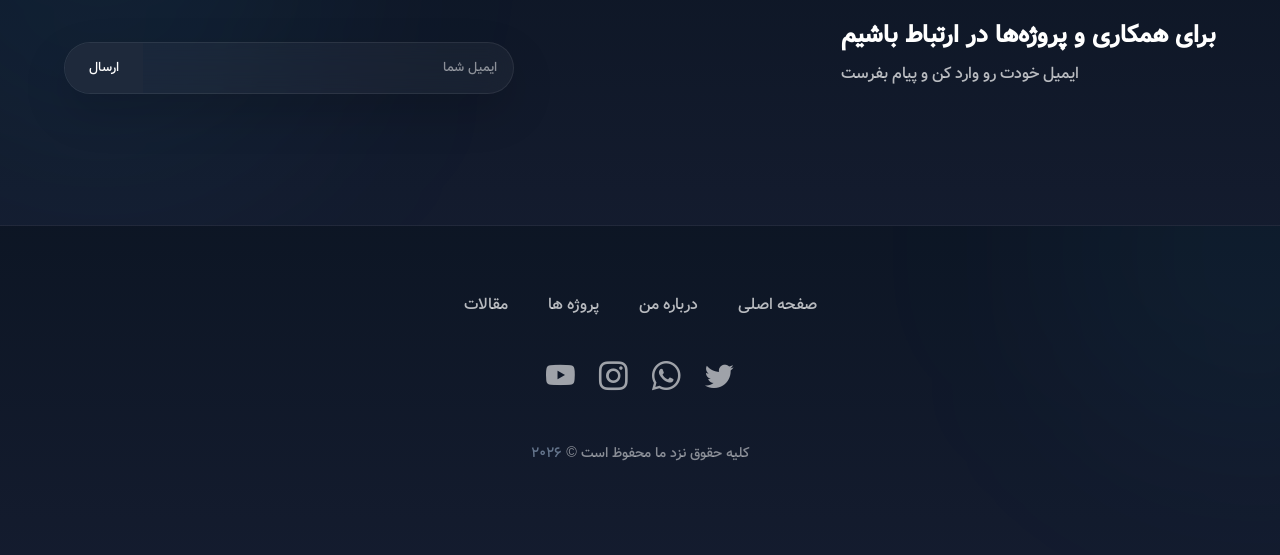
==== commit 06eb8e96: "article Update امروز نشستم و دو صفحه جدید طراحی کردم. 1 صفحه blogs که در آن تمام مقالات قرار دارند. " ====
--- a/index.html
+++ b/index.html
@@ -13,17 +13,16 @@
   <link rel="apple-touch-icon" sizes="180x180" href="./favicon/apple-touch-icon.png" />
   <link rel="icon" type="image/png" sizes="32x32" href="./favicon/favicon-32x32.png" />
   <link rel="icon" type="image/png" sizes="16x16" href="./favicon/favicon-16x16.png" />
-  <link rel="manifest" href="./favicon/site.webmanifest" />
+  <!-- <link rel="manifest" href="./favicon/site.webmanifest" /> -->
 </head>
 
 <body>
-  <!-- ===== JavaScript ===== -->
-  <script src="./app.js"></script>
+
 
   <!-- ====== Navbar ======= -->
   <nav class="nav" id="nav">
     <div class="section-center nav-center">
-      <h3 class="logo">Antler</h3>
+      <h3 class="logo">Arshia Jadidi</h3>
 
       <button class="nav-btn" id="nav-btn">
         <i class="bi bi-list-nested"></i>
@@ -33,7 +32,7 @@
         <li><a href="#header" class="nav-link scroll-link">خانه</a></li>
         <li><a href="#about" class="nav-link scroll-link">درباره من</a></li>
         <li><a href="#projects" class="nav-link scroll-link">پروژه ها</a></li>
-        <li><a href="#blog" class="nav-link scroll-link">مقالات</a></li>
+        <li><a href="./Blogs/Blogs.html" class="nav-link ">مقالات</a></li>
       </ul>
     </div>
   </nav>
@@ -41,7 +40,7 @@
      Hero
      ============= -->
 
-  <header class="hero">
+  <header class="hero" id="header">
     <section class="section-center hero-center">
       <div class="hero-info">
         <span class="hero-subtitle">توسعه دهنده فرانت اند</span>
@@ -62,7 +61,7 @@
      about
      ============= -->
 
-  <section class="section about">
+  <section class="section about" id="about">
     <div class="section-center about-center">
       <article class="about-img">
         <div class="img-wrapper">
@@ -127,7 +126,7 @@
   Projects 
   =========-->
 
-  <section class="section projects">
+  <section class="section projects" id="projects">
     <div class="section-title">
       <h2>پروژه‌ها</h2>
       <div class="title-line"></div>
@@ -199,7 +198,9 @@
     </div>
   </section>
 
-
+  <!--======== 
+  Blog
+  =========-->
   <section class="section blog" id="blog">
     <div class="section-title">
       <h2>مقالات من</h2>
@@ -214,7 +215,7 @@
         </div>
         <div class="article-info">
           <div class="article-title">
-            <h4>لورم ایپسوم</h4>
+            <h4><a href="./Blogs/article.html"">لورم ایپسوم</a></h4>
             <p>5 دقیقه</p>
           </div>
           <p>
@@ -229,19 +230,45 @@
               ارشیا
             </p>
             <p>5 دقیقه</p>
-            <a href="#">نمایش</a>
+            <a href="./Blogs/article.html"">نمایش</a>
           </div>
         </div>
       </article>
+       <article class="article-card">
+                <div class="article-img-container">
+                    <img class="article-img" src="./images/install-ram-on-motherboard-65bdf8a8ad00028634ae6b17.webp"
+                        alt="article-img" />
+                    <p class="text-category">سخت افزار</p>
+                </div>
+                <div class="article-info">
+                    <div class="article-title">
+                        <h4><a href="./Blogs/article-ram.html"> رم (RAM) چیست و چه تأثیری بر عملکرد کامپیوترها دارد؟</a></h4>
+                    </div>
+                    <p>
+                        رم یکی از مهم‌ترین قطعات سخت‌افزاری انواع کامپیوتر محسوب می‌شود که ساختار جالبی برای ذخیره‌سازی
+                        و مدیریت حافظه‌ی موقت دارد.
+                    </p>
+                    <div class="article-footer">
+                        <p>
+                            <span>
+                                <i class="bi bi-pencil-square"></i>
+                            </span>
+                            ارشیا
+                        </p>
+                        <p>5 دقیقه</p>
+                        <a href="./Blogs/article-ram.html"">نمایش</a>
+                    </div>
+                </div>
+            </article>
       <article class="article-card">
         <div class="article-img-container">
           <img class="article-img" src="./images/about-img.png" alt="article-img" />
-          <p class="text-category">محیط زیست</p>
+          <p class="text-category">طبیعت</p>
         </div>
         <div class="article-info">
           <div class="article-title">
-            <h4>لورم ایپسوم</h4>
-            <p>7 دقیقه</p>
+            <h4><a href="./Blogs/article.html"">لورم ایپسوم</a></h4>
+            <p>5 دقیقه</p>
           </div>
           <p>
             لورم ایپسوم متن ساختگی با تولید سادگی نامفهوم از صنعت چاپ و با
@@ -255,65 +282,15 @@
               ارشیا
             </p>
             <p>5 دقیقه</p>
-            <a href="#">نمایش</a>
+            <a href="./Blogs/article.html"">نمایش</a>
           </div>
         </div>
       </article>
-      <article class="article-card">
-        <div class="article-img-container">
-          <img class="article-img" src="./images/about-img.png" alt="article-img" />
-          <p class="text-category">تکنولوژی</p>
-        </div>
-        <div class="article-info">
-          <div class="article-title">
-            <h4>لورم ایپسوم</h4>
-            <p>11 دقیقه</p>
-          </div>
-          <p>
-            لورم ایپسوم متن ساختگی با تولید سادگی نامفهوم از صنعت چاپ و با
-            استفاده از طراحان گرافیک است.
-          </p>
-          <div class="article-footer">
-            <p>
-              <span>
-                <i class="bi bi-pencil-square"></i>
-              </span>
-              ارشیا
-            </p>
-            <p>5 دقیقه</p>
-            <a href="#">نمایش</a>
-          </div>
-        </div>
-      </article>
-      <article class="article-card">
-        <div class="article-img-container">
-          <img class="article-img" src="./images/about-img.png" alt="article-img" />
-          <p class="text-category">جامعه و فرهنگ</p>
-        </div>
-        <div class="article-info">
-          <div class="article-title">
-            <h4>لورم ایپسوم</h4>
-            <p>12 دقیقه</p>
-          </div>
-          <p>
-            لورم ایپسوم متن ساختگی با تولید سادگی نامفهوم از صنعت چاپ و با
-            استفاده از طراحان گرافیک است.
-          </p>
-          <div class="article-footer">
-            <p>
-              <span>
-                <i class="bi bi-pencil-square"></i>
-              </span>
-              ارشیا
-            </p>
-            <p>5 دقیقه</p>
-            <a href="#">نمایش</a>
-          </div>
-        </div>
-      </article>
+
+
     </div>
     <div class="btn-center">
-      <a href="#" class="btn article-btn">مشاهده تمام مقالات</a>
+      <a href="./Blogs/Blogs.html" class="btn article-btn">مشاهده تمام مقالات</a>
     </div>
   </section>
 
@@ -343,7 +320,7 @@
       <li><a href="#header" class="footer-link">صفحه اصلی</a></li>
       <li><a href="#about" class="footer-link">درباره من</a></li>
       <li><a href="#projects" class="footer-link">پروژه ها</a></li>
-      <li><a href="#blog" class="footer-link">مقالات</a></li>
+      <li><a href="./Blogs/Blogs.html" class="footer-link">مقالات</a></li>
     </ul>
     <ul class="footer-icons">
       <li>
@@ -363,6 +340,9 @@
       کلیه حقوق نزد ما محفوظ است &#169; <span id="date"></span>
     </p>
   </footer>
+
+  <!-- ===== JavaScript ===== -->
+  <script src="./js/app.js"></script>
 </body>
 
 </html>
--- a/css/style.css
+++ b/css/style.css
@@ -321,21 +321,6 @@
   }
 
 
-
-
-
-
-
-
-
-
-
-
-
-
-
-
-
 }
 
 /*====================
@@ -826,7 +811,7 @@
   border-radius: 999px;
   font-size: 0.75rem;
   backdrop-filter: blur(10px);
-  border: 1ps solid rgba(255, 255, 255, 0.08);
+  border: 1px solid rgba(255, 255, 255, 0.08);
 }
 
 /* Info */
@@ -1110,3 +1095,347 @@
     gap: 2.5rem;
   }
 }
+
+/* ==================== ARTICLE PAGE ==================== */
+
+/*
+  Article details page (article.html).
+  All new classes use the article-page__ prefix so they never
+  conflict with the existing styles. Colors, font, radius, shadows
+  and transitions are reused from the :root variables above.
+*/
+
+/* ---- Page shell ---- */
+
+.article-page {
+  min-height: 100vh;
+  padding: 7rem 0 5rem;
+  background:
+    radial-gradient(
+      circle at top right,
+      rgba(56, 189, 248, 0.12),
+      transparent 38%
+    ),
+    radial-gradient(
+      circle at bottom left,
+      rgba(99, 102, 241, 0.1),
+      transparent 42%
+    ),
+    linear-gradient(180deg, rgba(8, 17, 32, 0.98), rgba(15, 23, 42, 0.98));
+}
+
+/* Reading column: narrower than .section-center for comfortable reading */
+
+.article-page__center {
+  max-width: 720px;
+}
+
+/* Logo link on the article page */
+
+.article-page__logo-link {
+  color: inherit;
+  transition: var(--transition);
+}
+
+.article-page__logo-link:hover {
+  color: var(--clr-accent);
+}
+
+/* ---- Featured image ---- */
+
+.article-page__featured {
+  position: relative;
+  margin: 0 0 2.8rem;
+  border-radius: var(--radius);
+  overflow: hidden;
+  border: 1px solid rgba(255, 255, 255, 0.08);
+  box-shadow: var(--dark-shadow);
+  background: rgba(255, 255, 255, 0.03);
+}
+
+.article-page__featured-img {
+  height: clamp(230px, 42vw, 430px);
+}
+
+/* ---- Article header ---- */
+
+.article-page__category {
+  display: inline-block;
+  background: rgba(56, 189, 248, 0.15);
+  color: var(--clr-white);
+  padding: 0.3rem 0.9rem;
+  border-radius: 999px;
+  font-size: 0.8rem;
+  border: 1px solid rgba(255, 255, 255, 0.08);
+  backdrop-filter: blur(10px);
+  transition: var(--transition);
+  margin-bottom: 1.4rem;
+}
+
+.article-page__category:hover {
+  background: rgba(56, 189, 248, 0.3);
+  color: var(--clr-white);
+}
+
+.article-page__title {
+  color: var(--clr-white);
+  font-size: 1.7rem;
+  line-height: 1.6;
+  margin-bottom: 1.4rem;
+}
+
+.article-page__meta {
+  display: flex;
+  flex-wrap: wrap;
+  align-items: center;
+  gap: 0.6rem 1.8rem;
+  padding-bottom: 1.6rem;
+  margin-bottom: 1.6rem;
+  border-bottom: 1px solid rgba(255, 255, 255, 0.08);
+}
+
+.article-page__meta-item {
+  display: inline-flex;
+  align-items: center;
+  gap: 0.45rem;
+  color: rgba(255, 255, 255, 0.65);
+  font-size: 0.88rem;
+}
+
+.article-page__meta-item i {
+  color: var(--clr-accent);
+  font-size: 1.05rem;
+}
+
+.article-page__excerpt {
+  color: rgba(255, 255, 255, 0.75);
+  font-size: 1.05rem;
+  line-height: 2;
+  background: rgba(255, 255, 255, 0.03);
+  border: 1px solid rgba(255, 255, 255, 0.06);
+  border-right: 3px solid var(--clr-accent);
+  padding: 1.1rem 1.3rem;
+  border-radius: var(--radius-sm);
+  margin-bottom: 0;
+}
+
+/* ---- Article body ---- */
+
+.article-page__content {
+  font-size: 1.02rem;
+}
+
+.article-page__content p {
+  color: rgba(255, 255, 255, 0.78);
+  line-height: 2.1;
+  margin-bottom: 1.4rem;
+  text-align: justify;
+}
+
+.article-page__content h2 {
+  color: var(--clr-white);
+  font-size: 1.7rem;
+  margin: 2.4rem 0 1.2rem;
+}
+
+/* Gradient line under H2: mirrors .title-line of the homepage */
+
+.article-page__content h2::after {
+  content: "";
+  display: block;
+  width: 64px;
+  height: 3px;
+  margin-top: 0.7rem;
+  background: linear-gradient(to left, var(--clr-accent), transparent);
+  border-radius: 10px;
+}
+
+.article-page__content h3 {
+  color: var(--clr-accent-light);
+  font-size: 1.25rem;
+  margin: 2rem 0 1rem;
+}
+
+.article-page__content ul {
+  list-style: disc;
+  margin: 0 0 1.5rem;
+  padding-right: 1.6rem;
+}
+
+.article-page__content ol {
+  list-style-type: persian;
+  margin: 0 0 1.5rem;
+  padding-right: 1.6rem;
+}
+
+.article-page__content li {
+  color: rgba(255, 255, 255, 0.78);
+  line-height: 2.1;
+  margin-bottom: 0.5rem;
+}
+
+.article-page__content li::marker {
+  color: var(--clr-accent);
+}
+
+.article-page__content blockquote {
+  background: rgba(56, 189, 248, 0.06);
+  border-right: 3px solid var(--clr-accent);
+  border-radius: var(--radius-sm);
+  padding: 1.2rem 1.4rem;
+  margin: 0 0 1.6rem;
+  color: rgba(255, 255, 255, 0.85);
+  line-height: 2.1;
+}
+
+.article-page__content blockquote p {
+  margin-bottom: 0;
+  color: inherit;
+}
+
+.article-page__content figure {
+  margin: 2.2rem 0;
+  border-radius: var(--radius);
+  overflow: hidden;
+  border: 1px solid rgba(255, 255, 255, 0.08);
+  background: rgba(255, 255, 255, 0.03);
+}
+
+.article-page__content figure img {
+  height: auto;
+}
+
+.article-page__content figcaption {
+  padding: 0.8rem 1.2rem;
+  font-size: 0.85rem;
+  color: rgba(255, 255, 255, 0.6);
+  text-align: center;
+  background: rgba(8, 17, 32, 0.45);
+  border-top: 1px solid rgba(255, 255, 255, 0.06);
+  line-height: 1.9;
+}
+
+.article-page__content a {
+  color: var(--clr-accent);
+  transition: var(--transition);
+}
+
+.article-page__content a:hover {
+  color: var(--clr-accent-light);
+  text-decoration: underline;
+}
+
+.article-page__content strong {
+  color: var(--clr-white);
+}
+
+/* Inline code: kept LTR so code renders correctly inside the RTL page */
+
+.article-page__content :not(pre) > code {
+  direction: ltr;
+  unicode-bidi: isolate;
+  font-family: ui-monospace, "Cascadia Code", Consolas, Menlo, monospace;
+  background: rgba(56, 189, 248, 0.12);
+  color: var(--clr-accent-light);
+  padding: 0.12rem 0.45rem;
+  border-radius: 6px;
+  font-size: 0.9em;
+}
+
+/* Code block: LTR + horizontal scroll for long lines */
+
+.article-page__content pre {
+  direction: ltr;
+  text-align: left;
+  font-family: ui-monospace, "Cascadia Code", Consolas, Menlo, monospace;
+  background: rgba(8, 17, 32, 0.7);
+  border: 1px solid rgba(255, 255, 255, 0.08);
+  border-radius: var(--radius-sm);
+  padding: 1.3rem 1.5rem;
+  margin: 0 0 1.6rem;
+  overflow-x: auto;
+  line-height: 1.7;
+  tab-size: 4;
+}
+
+.article-page__content pre code {
+  display: block;
+  background: none;
+  padding: 0;
+  font-size: 0.9rem;
+  color: var(--clr-primary-6);
+}
+
+/* ---- Empty template slots ----
+   Empty elements stay hidden so the layout looks clean before the
+   article is filled in. As soon as text is written inside a tag it
+   becomes visible with its full styling. */
+
+.article-page__title:empty,
+.article-page__category:empty,
+.article-page__excerpt:empty,
+.article-page__meta-text:empty,
+.article-page__content :is(h2, h3, p, blockquote, figcaption, li, code):empty,
+.article-page__content pre:empty {
+  display: none;
+}
+
+@supports selector(:has(*)) {
+  .article-page__content pre:has(> code:empty),
+  .article-page__content :is(ul, ol):not(:has(li:not(:empty))) {
+    display: none;
+  }
+}
+
+/* ---- Homepage article cards: new title link ----
+   The card title is now wrapped in an anchor that opens article.html.
+   It stays white like the card title and turns accent on hover. */
+
+.article-title h4 a {
+  color: inherit;
+  transition: var(--transition);
+}
+
+.article-title h4 a:hover {
+  color: var(--clr-accent);
+}
+
+/* ---- Cross-page navigation ----
+   When a visitor arrives from article.html via links like
+   ./index.html#about, sections land below the fixed navbar
+   instead of underneath it. */
+
+.hero,
+.section {
+  scroll-margin-top: 5rem;
+}
+
+/* ---- Article page responsive ---- */
+
+@media (min-width: 768px) {
+  .article-page__title {
+    font-size: 2.3rem;
+  }
+
+  .article-page__meta-item {
+    font-size: 0.95rem;
+  }
+
+  .article-page__content {
+    font-size: 1.05rem;
+  }
+}
+
+@media (max-width: 575px) {
+  .article-page {
+    padding: 6.5rem 0 4rem;
+  }
+
+  .article-page__meta {
+    gap: 0.5rem 1.2rem;
+  }
+
+  .article-page__excerpt {
+    font-size: 1rem;
+  }
+}
